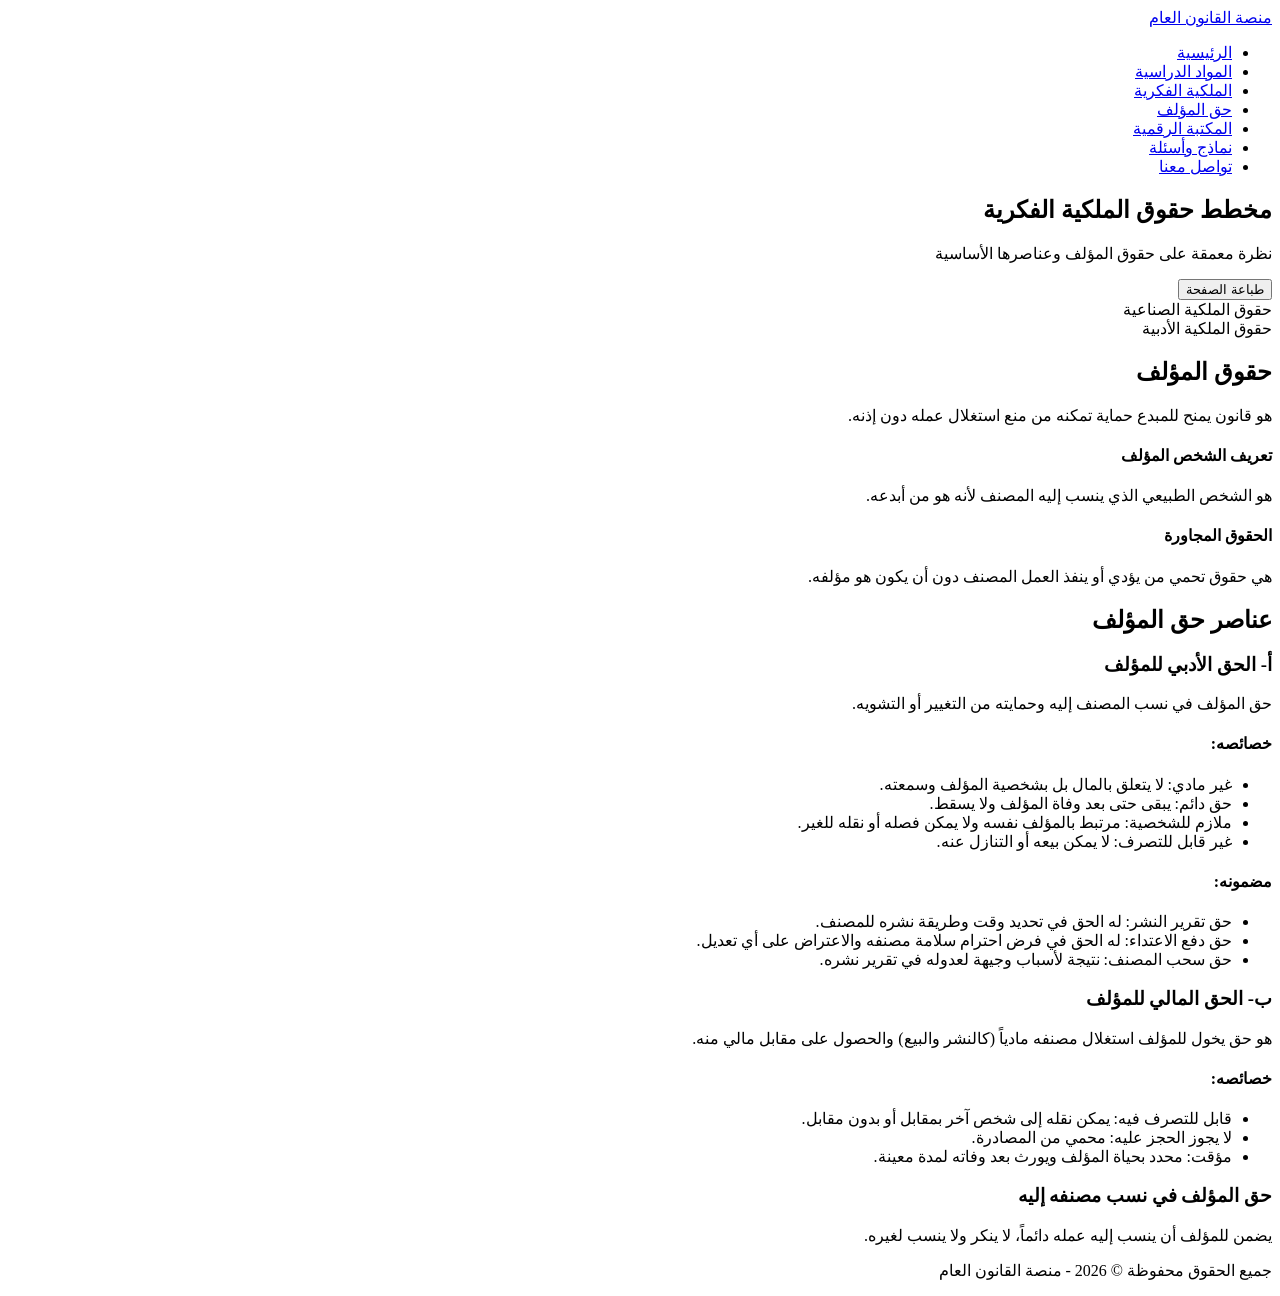
==== copyright-law.html @ 9f938a4d "Add files via upload" ====
<!DOCTYPE html>
<html lang="ar" dir="rtl">
<head>
    <meta charset="UTF-8">
    <meta name="viewport" content="width=device-width, initial-scale=1.0">
    <title>حقوق المؤلف - منصة القانون العام</title>
    <link rel="stylesheet" href="css/style.css">
</head>
<body>
    <header>
        <nav>
            <div class="logo">
                <a href="index.html">منصة القانون العام</a>
            </div>
            <ul class="nav-links">
                <li><a href="index.html">الرئيسية</a></li>
                <li><a href="courses.html">المواد الدراسية</a></li>
                <li><a href="intellectual-property.html">الملكية الفكرية</a></li>
                <li><a href="copyright-law.html">حق المؤلف</a></li>
                <li><a href="library.html">المكتبة الرقمية</a></li>
                <li><a href="exams.html">نماذج وأسئلة</a></li>
                <li><a href="contact.html">تواصل معنا</a></li>
            </ul>
            <div class="burger">
                <div class="line1"></div>
                <div class="line2"></div>
                <div class="line3"></div>
            </div>
        </nav>
    </header>

    <main>
        <section class="page-title-section">
            <h1>مخطط حقوق الملكية الفكرية</h1>
            <p>نظرة معمقة على حقوق المؤلف وعناصرها الأساسية</p>
            <button class="print-button" onclick="window.print()">طباعة الصفحة</button>
        </section>

        <div class="copyright-container">
            <!-- Main Categories -->
            <div class="main-categories">
                <div class="category-card">حقوق الملكية الصناعية</div>
                <div class="category-card">حقوق الملكية الأدبية</div>
            </div>

            <!-- Copyright Definition -->
            <div class="topic-card">
                <h2 class="topic-title">حقوق المؤلف</h2>
                <p class="definition">هو قانون يمنح للمبدع حماية تمكنه من منع استغلال عمله دون إذنه.</p>
                <div class="sub-definitions">
                    <div class="sub-def-card">
                        <h4>تعريف الشخص المؤلف</h4>
                        <p>هو الشخص الطبيعي الذي ينسب إليه المصنف لأنه هو من أبدعه.</p>
                    </div>
                    <div class="sub-def-card">
                        <h4>الحقوق المجاورة</h4>
                        <p>هي حقوق تحمي من يؤدي أو ينفذ العمل المصنف دون أن يكون هو مؤلفه.</p>
                    </div>
                </div>
            </div>

            <!-- Elements of Copyright -->
            <div class="topic-card">
                <h2 class="topic-title">عناصر حق المؤلف</h2>
                <div class="elements-grid">
                    <!-- Moral Rights Section -->
                    <div class="rights-section">
                        <h3 class="rights-title">أ- الحق الأدبي للمؤلف</h3>
                        <p class="definition">حق المؤلف في نسب المصنف إليه وحمايته من التغيير أو التشويه.</p>
                        
                        <div class="rights-subsection">
                            <h4 class="subsection-title">خصائصه:</h4>
                            <ul class="styled-list">
                                <li><span>غير مادي:</span> لا يتعلق بالمال بل بشخصية المؤلف وسمعته.</li>
                                <li><span>حق دائم:</span> يبقى حتى بعد وفاة المؤلف ولا يسقط.</li>
                                <li><span>ملازم للشخصية:</span> مرتبط بالمؤلف نفسه ولا يمكن فصله أو نقله للغير.</li>
                                <li><span>غير قابل للتصرف:</span> لا يمكن بيعه أو التنازل عنه.</li>
                            </ul>
                        </div>

                        <div class="rights-subsection">
                            <h4 class="subsection-title">مضمونه:</h4>
                            <ul class="styled-list">
                                <li><span>حق تقرير النشر:</span> له الحق في تحديد وقت وطريقة نشره للمصنف.</li>
                                <li><span>حق دفع الاعتداء:</span> له الحق في فرض احترام سلامة مصنفه والاعتراض على أي تعديل.</li>
                                <li><span>حق سحب المصنف:</span> نتيجة لأسباب وجيهة لعدوله في تقرير نشره.</li>
                            </ul>
                        </div>
                    </div>

                    <!-- Economic Rights Section -->
                    <div class="rights-section">
                        <h3 class="rights-title">ب- الحق المالي للمؤلف</h3>
                        <p class="definition">هو حق يخول للمؤلف استغلال مصنفه مادياً (كالنشر والبيع) والحصول على مقابل مالي منه.</p>

                        <div class="rights-subsection">
                            <h4 class="subsection-title">خصائصه:</h4>
                            <ul class="styled-list">
                                <li><span>قابل للتصرف فيه:</span> يمكن نقله إلى شخص آخر بمقابل أو بدون مقابل.</li>
                                <li><span>لا يجوز الحجز عليه:</span> محمي من المصادرة.</li>
                                <li><span>مؤقت:</span> محدد بحياة المؤلف ويورث بعد وفاته لمدة معينة.</li>
                            </ul>
                        </div>
                    </div>
                </div>
            </div>

             <div class="topic-card final-right">
                <h3 class="topic-title">حق المؤلف في نسب مصنفه إليه</h3>
                <p class="definition">يضمن للمؤلف أن ينسب إليه عمله دائماً، لا ينكر ولا ينسب لغيره.</p>
            </div>
        </div>
    </main>

    <footer>
        <p>جميع الحقوق محفوظة &copy; 2026 - منصة القانون العام</p>
    </footer>
    <script src="js/scroll-animation.js"></script>
    <script src="js/nav.js"></script>
</body>
</html>
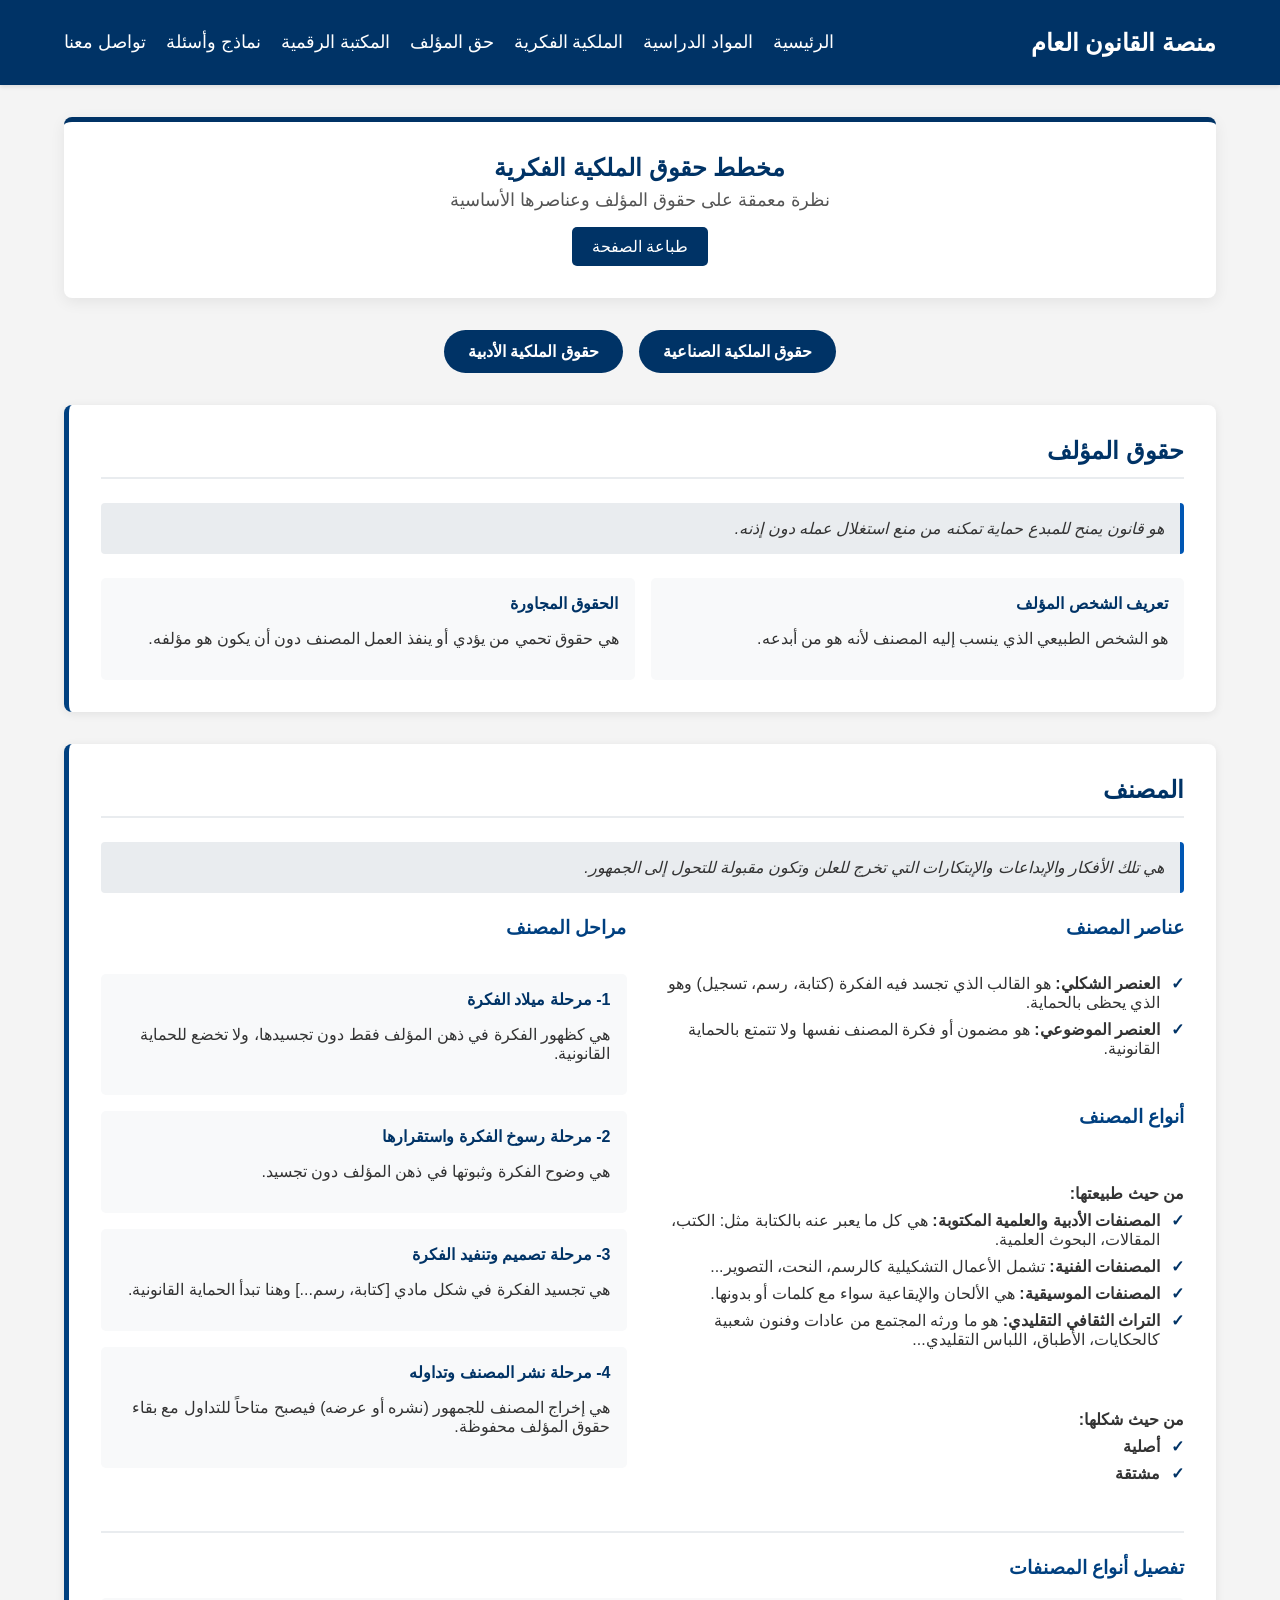
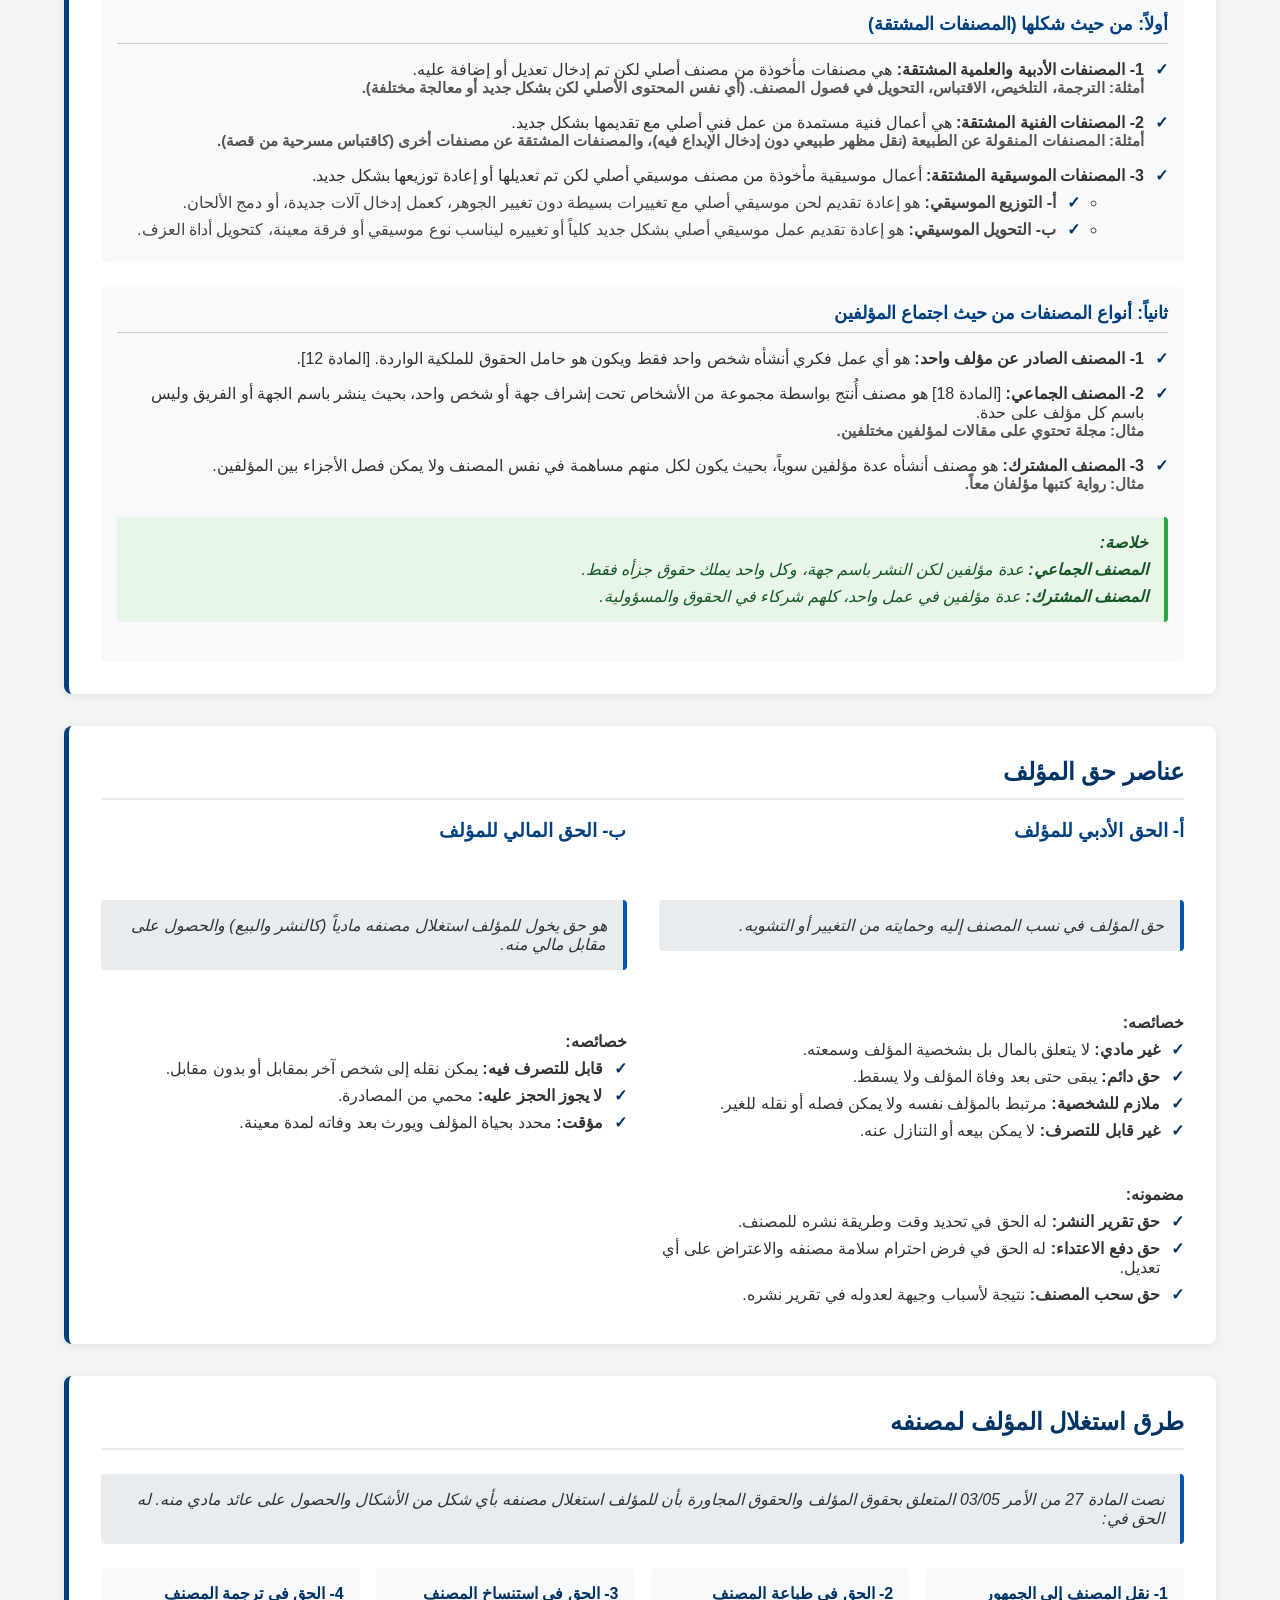
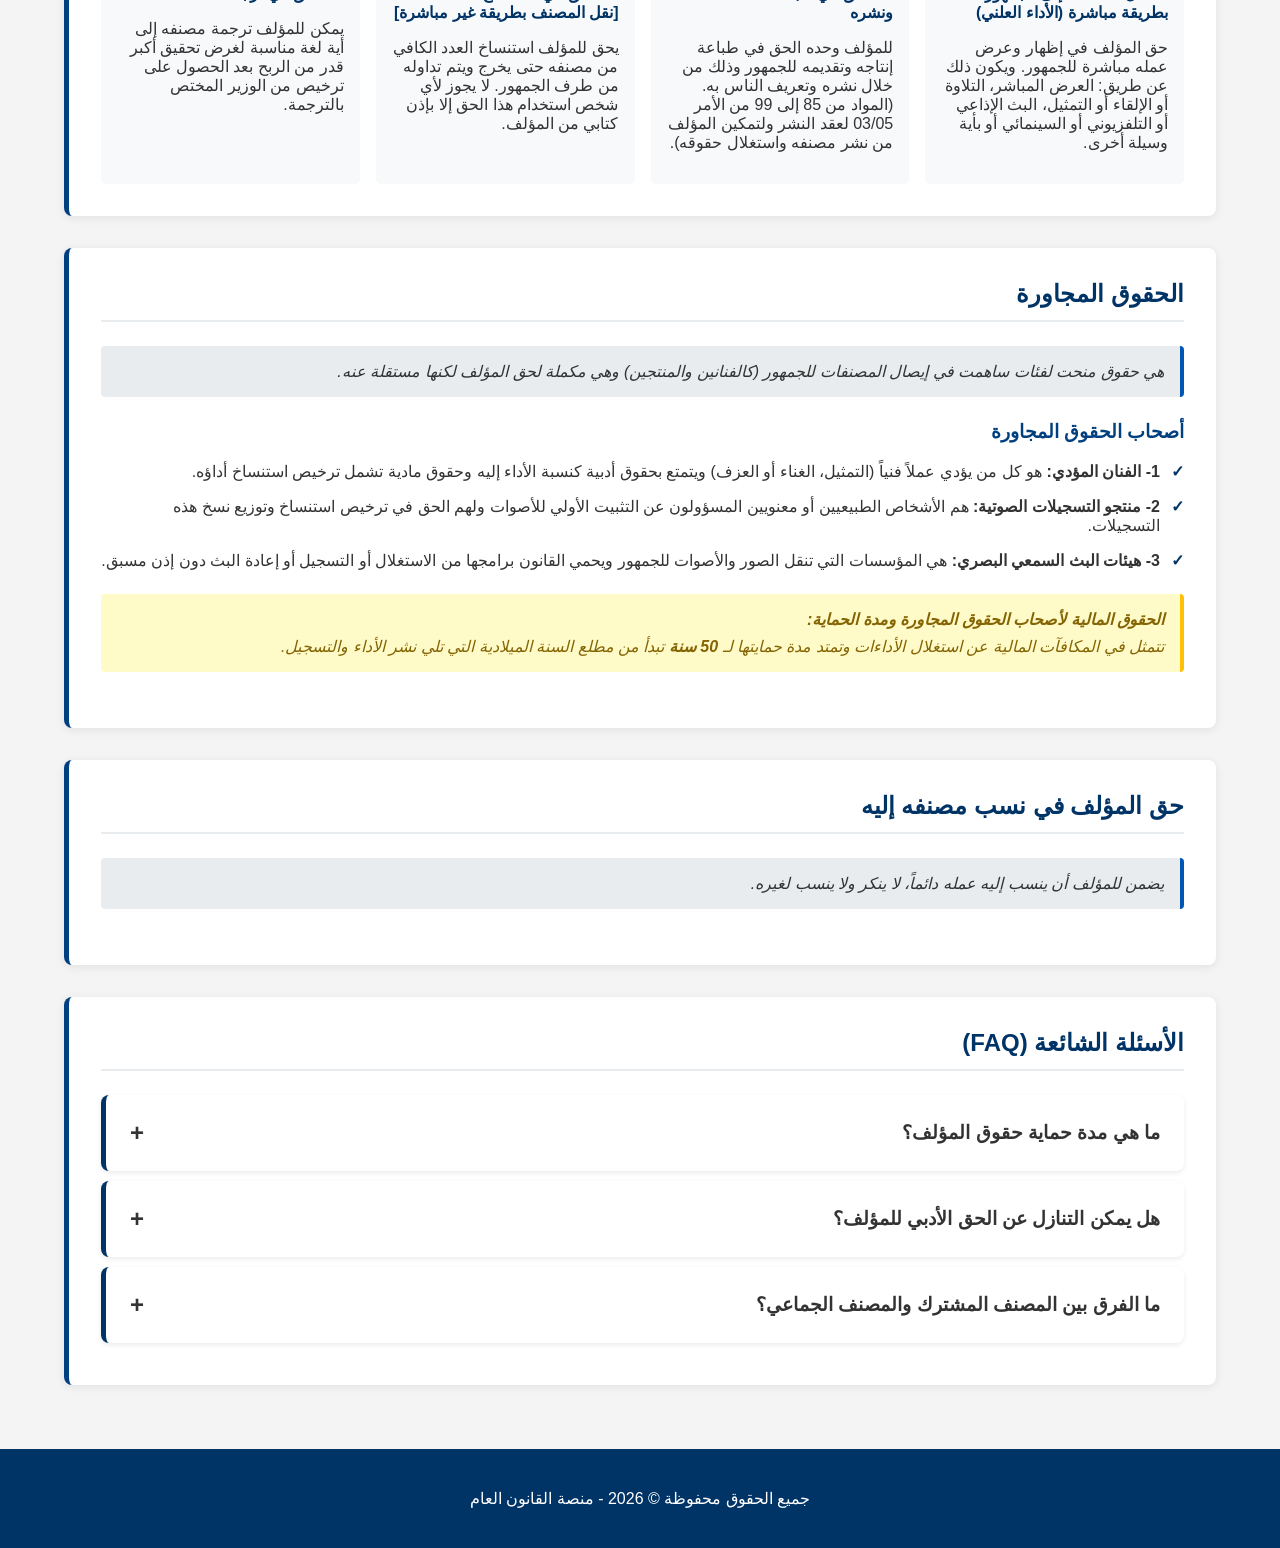
==== commit aa3b67de: "Update copyright-law.html" ====
--- a/copyright-law.html
+++ b/copyright-law.html
@@ -59,6 +59,100 @@
                 </div>
             </div>
 
+            <!-- The Work (Al-Musannaf) -->
+            <div class="topic-card">
+                <h2 class="topic-title">المصنف</h2>
+                <p class="definition">هي تلك الأفكار والإبداعات والإبتكارات التي تخرج للعلن وتكون مقبولة للتحول إلى الجمهور.</p>
+                
+                <div class="elements-grid">
+                    <!-- Elements & Types -->
+                    <div class="rights-section">
+                        <h3 class="rights-title">عناصر المصنف</h3>
+                        <ul class="styled-list">
+                            <li><span>العنصر الشكلي:</span> هو القالب الذي تجسد فيه الفكرة (كتابة، رسم، تسجيل) وهو الذي يحظى بالحماية.</li>
+                            <li><span>العنصر الموضوعي:</span> هو مضمون أو فكرة المصنف نفسها ولا تتمتع بالحماية القانونية.</li>
+                        </ul>
+                        
+                        <h3 class="rights-title" style="margin-top: 1.5rem;">أنواع المصنف</h3>
+                        <div class="rights-subsection">
+                            <h4 class="subsection-title">من حيث طبيعتها:</h4>
+                            <ul class="styled-list">
+                                <li><span>المصنفات الأدبية والعلمية المكتوبة:</span> هي كل ما يعبر عنه بالكتابة مثل: الكتب، المقالات، البحوث العلمية.</li>
+                                <li><span>المصنفات الفنية:</span> تشمل الأعمال التشكيلية كالرسم، النحت، التصوير...</li>
+                                <li><span>المصنفات الموسيقية:</span> هي الألحان والإيقاعية سواء مع كلمات أو بدونها.</li>
+                                <li><span>التراث الثقافي التقليدي:</span> هو ما ورثه المجتمع من عادات وفنون شعبية كالحكايات، الأطباق، اللباس التقليدي...</li>
+                            </ul>
+                        </div>
+                        <div class="rights-subsection" style="margin-top: 1rem;">
+                            <h4 class="subsection-title">من حيث شكلها:</h4>
+                            <ul class="styled-list">
+                                <li><span>أصلية</span></li>
+                                <li><span>مشتقة</span></li>
+                            </ul>
+                        </div>
+                    </div>
+
+                    <!-- Stages -->
+                    <div class="rights-section">
+                        <h3 class="rights-title">مراحل المصنف</h3>
+                        <div class="sub-definitions" style="display: flex; flex-direction: column; margin-top: 0;">
+                            <div class="sub-def-card">
+                                <h4>1- مرحلة ميلاد الفكرة</h4>
+                                <p>هي كظهور الفكرة في ذهن المؤلف فقط دون تجسيدها، ولا تخضع للحماية القانونية.</p>
+                            </div>
+                            <div class="sub-def-card">
+                                <h4>2- مرحلة رسوخ الفكرة واستقرارها</h4>
+                                <p>هي وضوح الفكرة وثبوتها في ذهن المؤلف دون تجسيد.</p>
+                            </div>
+                            <div class="sub-def-card">
+                                <h4>3- مرحلة تصميم وتنفيد الفكرة</h4>
+                                <p>هي تجسيد الفكرة في شكل مادي [كتابة، رسم...] وهنا تبدأ الحماية القانونية.</p>
+                            </div>
+                            <div class="sub-def-card">
+                                <h4>4- مرحلة نشر المصنف وتداوله</h4>
+                                <p>هي إخراج المصنف للجمهور (نشره أو عرضه) فيصبح متاحاً للتداول مع بقاء حقوق المؤلف محفوظة.</p>
+                            </div>
+                        </div>
+                    </div>
+                </div>
+
+                <!-- Detailed Types of Work -->
+                <div style="margin-top: 2.5rem; border-top: 2px solid #e9ecef; padding-top: 1.5rem;">
+                    <h3 class="rights-title">تفصيل أنواع المصنفات</h3>
+                    
+                    <div class="sub-definitions" style="display: flex; flex-direction: column; gap: 1.5rem; margin-top: 1rem;">
+                        <div class="sub-def-card">
+                            <h4 style="color: #004080; font-size: 1.1rem; border-bottom: 1px solid #ccc; padding-bottom: 0.5rem;">أولاً: من حيث شكلها (المصنفات المشتقة)</h4>
+                            <ul class="styled-list" style="margin-top: 1rem;">
+                                <li><span>1- المصنفات الأدبية والعلمية المشتقة:</span> هي مصنفات مأخوذة من مصنف أصلي لكن تم إدخال تعديل أو إضافة عليه.<br> <span style="color: #555; font-size: 0.95rem;"><strong>أمثلة:</strong> الترجمة، التلخيص، الاقتباس، التحويل في فصول المصنف. (أي نفس المحتوى الأصلي لكن بشكل جديد أو معالجة مختلفة).</span></li>
+                                <li style="margin-top: 1rem;"><span>2- المصنفات الفنية المشتقة:</span> هي أعمال فنية مستمدة من عمل فني أصلي مع تقديمها بشكل جديد.<br> <span style="color: #555; font-size: 0.95rem;"><strong>أمثلة:</strong> المصنفات المنقولة عن الطبيعة (نقل مظهر طبيعي دون إدخال الإبداع فيه)، والمصنفات المشتقة عن مصنفات أخرى (كاقتباس مسرحية من قصة).</span></li>
+                                <li style="margin-top: 1rem;"><span>3- المصنفات الموسيقية المشتقة:</span> أعمال موسيقية مأخوذة من مصنف موسيقي أصلي لكن تم تعديلها أو إعادة توزيعها بشكل جديد.
+                                    <ul style="list-style-type: circle; margin-right: 1.5rem; margin-top: 0.5rem; color: #444;">
+                                        <li style="margin-bottom: 0.5rem;"><strong>أ- التوزيع الموسيقي:</strong> هو إعادة تقديم لحن موسيقي أصلي مع تغييرات بسيطة دون تغيير الجوهر، كعمل إدخال آلات جديدة، أو دمج الألحان.</li>
+                                        <li><strong>ب- التحويل الموسيقي:</strong> هو إعادة تقديم عمل موسيقي أصلي بشكل جديد كلياً أو تغييره ليناسب نوع موسيقي أو فرقة معينة، كتحويل أداة العزف.</li>
+                                    </ul>
+                                </li>
+                            </ul>
+                        </div>
+
+                        <div class="sub-def-card">
+                            <h4 style="color: #004080; font-size: 1.1rem; border-bottom: 1px solid #ccc; padding-bottom: 0.5rem;">ثانياً: أنواع المصنفات من حيث اجتماع المؤلفين</h4>
+                            <ul class="styled-list" style="margin-top: 1rem;">
+                                <li><span>1- المصنف الصادر عن مؤلف واحد:</span> هو أي عمل فكري أنشأه شخص واحد فقط ويكون هو حامل الحقوق للملكية الواردة. [المادة 12].</li>
+                                <li style="margin-top: 1rem;"><span>2- المصنف الجماعي:</span> [المادة 18] هو مصنف أُنتج بواسطة مجموعة من الأشخاص تحت إشراف جهة أو شخص واحد، بحيث ينشر باسم الجهة أو الفريق وليس باسم كل مؤلف على حدة.<br> <span style="color: #555; font-size: 0.95rem;"><strong>مثال:</strong> مجلة تحتوي على مقالات لمؤلفين مختلفين.</span></li>
+                                <li style="margin-top: 1rem;"><span>3- المصنف المشترك:</span> هو مصنف أنشأه عدة مؤلفين سوياً، بحيث يكون لكل منهم مساهمة في نفس المصنف ولا يمكن فصل الأجزاء بين المؤلفين.<br> <span style="color: #555; font-size: 0.95rem;"><strong>مثال:</strong> رواية كتبها مؤلفان معاً.</span></li>
+                            </ul>
+                            
+                            <div class="definition" style="margin-top: 1.5rem; border-right-color: #28a745; background-color: #e8f5e9;">
+                                <h4 style="margin-top: 0; margin-bottom: 0.5rem; color: #155724;">خلاصة:</h4>
+                                <p style="margin: 0; padding-bottom: 0.5rem; color: #155724;"><strong>المصنف الجماعي:</strong> عدة مؤلفين لكن النشر باسم جهة، وكل واحد يملك حقوق جزأه فقط.</p>
+                                <p style="margin: 0; color: #155724;"><strong>المصنف المشترك:</strong> عدة مؤلفين في عمل واحد، كلهم شركاء في الحقوق والمسؤولية.</p>
+                            </div>
+                        </div>
+                    </div>
+                </div>
+            </div>
+
             <!-- Elements of Copyright -->
             <div class="topic-card">
                 <h2 class="topic-title">عناصر حق المؤلف</h2>
@@ -105,17 +199,96 @@
                 </div>
             </div>
 
+            <!-- Exploitation Methods -->
+            <div class="topic-card">
+                <h2 class="topic-title">طرق استغلال المؤلف لمصنفه</h2>
+                <p class="definition">نصت المادة 27 من الأمر 03/05 المتعلق بحقوق المؤلف والحقوق المجاورة بأن للمؤلف استغلال مصنفه بأي شكل من الأشكال والحصول على عائد مادي منه. له الحق في:</p>
+                <div class="sub-definitions">
+                    <div class="sub-def-card">
+                        <h4>1- نقل المصنف إلى الجمهور بطريقة مباشرة (الأداء العلني)</h4>
+                        <p>حق المؤلف في إظهار وعرض عمله مباشرة للجمهور. ويكون ذلك عن طريق: العرض المباشر، التلاوة أو الإلقاء أو التمثيل، البث الإذاعي أو التلفزيوني أو السينمائي أو بأية وسيلة أخرى.</p>
+                    </div>
+                    <div class="sub-def-card">
+                        <h4>2- الحق في طباعة المصنف ونشره</h4>
+                        <p>للمؤلف وحده الحق في طباعة إنتاجه وتقديمه للجمهور وذلك من خلال نشره وتعريف الناس به. (المواد من 85 إلى 99 من الأمر 03/05 لعقد النشر ولتمكين المؤلف من نشر مصنفه واستغلال حقوقه).</p>
+                    </div>
+                    <div class="sub-def-card">
+                        <h4>3- الحق في استنساخ المصنف [نقل المصنف بطريقة غير مباشرة]</h4>
+                        <p>يحق للمؤلف استنساخ العدد الكافي من مصنفه حتى يخرج ويتم تداوله من طرف الجمهور. لا يجوز لأي شخص استخدام هذا الحق إلا بإذن كتابي من المؤلف.</p>
+                    </div>
+                    <div class="sub-def-card">
+                        <h4>4- الحق في ترجمة المصنف</h4>
+                        <p>يمكن للمؤلف ترجمة مصنفه إلى أية لغة مناسبة لغرض تحقيق أكبر قدر من الربح بعد الحصول على ترخيص من الوزير المختص بالترجمة.</p>
+                    </div>
+                </div>
+            </div>
+
+            <!-- Neighboring Rights -->
+            <div class="topic-card">
+                <h2 class="topic-title">الحقوق المجاورة</h2>
+                <p class="definition">هي حقوق منحت لفئات ساهمت في إيصال المصنفات للجمهور (كالفنانين والمنتجين) وهي مكملة لحق المؤلف لكنها مستقلة عنه.</p>
+                
+                <div class="rights-subsection" style="margin-top: 1.5rem;">
+                    <h3 class="rights-title">أصحاب الحقوق المجاورة</h3>
+                    <ul class="styled-list">
+                        <li><span>1- الفنان المؤدي:</span> هو كل من يؤدي عملاً فنياً (التمثيل، الغناء أو العزف) ويتمتع بحقوق أدبية كنسبة الأداء إليه وحقوق مادية تشمل ترخيص استنساخ أداؤه.</li>
+                        <li style="margin-top: 1rem;"><span>2- منتجو التسجيلات الصوتية:</span> هم الأشخاص الطبيعيين أو معنويين المسؤولون عن التثبيت الأولي للأصوات ولهم الحق في ترخيص استنساخ وتوزيع نسخ هذه التسجيلات.</li>
+                        <li style="margin-top: 1rem;"><span>3- هيئات البث السمعي البصري:</span> هي المؤسسات التي تنقل الصور والأصوات للجمهور ويحمي القانون برامجها من الاستغلال أو التسجيل أو إعادة البث دون إذن مسبق.</li>
+                    </ul>
+                </div>
+
+                <div class="definition" style="margin-top: 1.5rem; border-right-color: #ffc107; background-color: #fffbc8;">
+                    <h4 style="margin-top: 0; margin-bottom: 0.5rem; color: #856404;">الحقوق المالية لأصحاب الحقوق المجاورة ومدة الحماية:</h4>
+                    <p style="margin: 0; color: #856404;">تتمثل في المكافآت المالية عن استغلال الأداءات وتمتد مدة حمايتها لـ <strong>50 سنة</strong> تبدأ من مطلع السنة الميلادية التي تلي نشر الأداء والتسجيل.</p>
+                </div>
+            </div>
+
              <div class="topic-card final-right">
                 <h3 class="topic-title">حق المؤلف في نسب مصنفه إليه</h3>
                 <p class="definition">يضمن للمؤلف أن ينسب إليه عمله دائماً، لا ينكر ولا ينسب لغيره.</p>
             </div>
+
+            <!-- FAQ Section -->
+            <div class="topic-card">
+                <h2 class="topic-title">الأسئلة الشائعة (FAQ)</h2>
+                <div class="ip-accordion" style="margin: 1.5rem 0 0 0; max-width: 100%;">
+                    <div class="accordion-item">
+                        <button class="accordion-header">
+                            ما هي مدة حماية حقوق المؤلف؟
+                            <span class="accordion-icon">+</span>
+                        </button>
+                        <div class="accordion-content">
+                            <p>تستمر حماية الحقوق المالية طوال حياة المؤلف ولمدة 50 سنة بعد وفاته، بينما الحقوق الأدبية دائمة ولا تسقط بالتقادم.</p>
+                        </div>
+                    </div>
+                    <div class="accordion-item">
+                        <button class="accordion-header">
+                            هل يمكن التنازل عن الحق الأدبي للمؤلف؟
+                            <span class="accordion-icon">+</span>
+                        </button>
+                        <div class="accordion-content">
+                            <p>لا، الحق الأدبي ملازم لشخصية المؤلف ولا يجوز التصرف فيه أو التنازل عنه بأي شكل من الأشكال.</p>
+                        </div>
+                    </div>
+                    <div class="accordion-item">
+                        <button class="accordion-header">
+                            ما الفرق بين المصنف المشترك والمصنف الجماعي؟
+                            <span class="accordion-icon">+</span>
+                        </button>
+                        <div class="accordion-content">
+                            <p>المصنف المشترك يكون فيه المؤلفون شركاء في الحقوق والمسؤولية لعدم إمكانية فصل أجزاء العمل، بينما المصنف الجماعي يُنشر باسم الجهة التي أشرفت عليه وكل مؤلف يملك حقوق جزئه فقط.</p>
+                        </div>
+                    </div>
+                </div>
+            </div>
         </div>
     </main>
 
     <footer>
         <p>جميع الحقوق محفوظة &copy; 2026 - منصة القانون العام</p>
     </footer>
+    <script src="js/accordion.js"></script>
     <script src="js/scroll-animation.js"></script>
     <script src="js/nav.js"></script>
 </body>
-</html>+</html>
--- a/css/style.css
+++ b/css/style.css
@@ -0,0 +1,455 @@
+/* General Styles */
+body {
+    font-family: 'Cairo', sans-serif;
+    margin: 0;
+    background-color: #f4f4f4;
+    color: #333;
+    display: flex;
+    flex-direction: column;
+    min-height: 100vh;
+}
+
+/* Header and Navigation */
+header {
+    background-color: #003366;
+    color: white;
+    padding: 1rem 0;
+    box-shadow: 0 2px 4px rgba(0,0,0,0.1);
+}
+
+nav {
+    display: flex;
+    justify-content: space-between;
+    align-items: center;
+    width: 90%;
+    margin: 0 auto;
+}
+
+nav .logo a {
+    color: white;
+    text-decoration: none;
+    font-size: 1.5rem;
+    font-weight: bold;
+}
+
+nav ul.nav-links {
+    list-style: none;
+    display: flex;
+    gap: 20px;
+}
+
+.burger {
+    display: none;
+    cursor: pointer;
+}
+
+.burger div {
+    width: 25px;
+    height: 3px;
+    background-color: white;
+    margin: 5px;
+    transition: all 0.3s ease;
+}
+
+nav ul li a {
+    color: white;
+    text-decoration: none;
+    font-size: 1.1rem;
+}
+
+/* Main Content */
+main {
+    width: 90%;
+    margin: 2rem auto;
+    flex-grow: 1;
+}
+
+.hero {
+    text-align: center;
+    padding: 4rem 1rem;
+    background-color: #e9ecef;
+    border-radius: 8px;
+}
+
+.announcements h2, .courses-list h2 {
+    text-align: center;
+    margin-bottom: 2rem;
+    color: #003366;
+}
+
+.announcement-card, .course-card {
+    background: white;
+    padding: 1.5rem;
+    margin-bottom: 1rem;
+    border-radius: 8px;
+    box-shadow: 0 2px 5px rgba(0,0,0,0.08);
+    border-left: 5px solid #003366;
+    transition: transform 0.3s ease, box-shadow 0.3s ease;
+}
+
+.announcement-card:hover, .course-card:hover {
+    transform: translateY(-5px);
+    box-shadow: 0 4px 15px rgba(0,0,0,0.12);
+}
+
+/* Banner Style */
+.banner {
+    background: linear-gradient(135deg, #003366, #004080);
+    color: white;
+    text-align: center;
+    padding: 2rem 1rem;
+    margin-bottom: 2.5rem;
+    border-radius: 8px;
+}
+
+.banner h2 {
+    margin: 0;
+    font-size: 2rem;
+    font-weight: bold;
+}
+
+.banner p {
+    margin: 0.5rem 0 0;
+    font-size: 1.1rem;
+    opacity: 0.9;
+}
+
+/* Intellectual Property Section Styles */
+.ip-section h2 {
+    text-align: center;
+    margin-bottom: 2rem;
+    color: #003366;
+}
+
+/* Accordion Styles for IP Page */
+.ip-accordion {
+    max-width: 800px;
+    margin: 2rem auto;
+}
+
+.accordion-item {
+    background-color: #fff;
+    margin-bottom: 10px;
+    border-radius: 8px;
+    box-shadow: 0 2px 5px rgba(0,0,0,0.08);
+    border-left: 5px solid #003366;
+    overflow: hidden; /* To contain the border-radius */
+}
+
+.accordion-header {
+    background-color: transparent;
+    border: none;
+    width: 100%;
+    text-align: right;
+    padding: 1.5rem;
+    font-size: 1.2rem;
+    font-weight: bold;
+    color: #333;
+    cursor: pointer;
+    display: flex;
+    justify-content: space-between;
+    align-items: center;
+    font-family: 'Cairo', sans-serif;
+    transition: background-color 0.3s ease;
+}
+
+.accordion-header:hover {
+    background-color: #f8f9fa;
+}
+
+.accordion-icon {
+    font-size: 1.5rem;
+    font-weight: bold;
+    transition: transform 0.3s ease;
+}
+
+.accordion-header.active .accordion-icon {
+    transform: rotate(45deg);
+}
+
+.accordion-content {
+    max-height: 0;
+    overflow: hidden;
+    transition: max-height 0.3s ease-out;
+}
+
+.accordion-content p {
+    padding: 0 1.5rem 1.5rem 1.5rem;
+    margin: 0;
+    line-height: 1.6;
+}
+
+/* Footer */
+footer {
+    text-align: center;
+    padding: 1.5rem 0;
+    background-color: #003366;
+    color: white;
+    margin-top: 2rem;
+}
+
+/* Print Button Style */
+.print-button {
+    background-color: #003366;
+    color: white;
+    border: none;
+    padding: 10px 20px;
+    border-radius: 5px;
+    cursor: pointer;
+    font-family: 'Cairo', sans-serif;
+    font-size: 1rem;
+    margin-top: 1rem;
+    transition: background-color 0.3s ease;
+}
+
+.print-button:hover {
+    background-color: #0056b3;
+}
+
+/* Styles for Copyright Law Page */
+.page-title-section {
+    text-align: center;
+    padding: 2rem 1rem;
+    background-color: #fff;
+    border-radius: 8px;
+    margin-bottom: 2rem;
+    box-shadow: 0 4px 15px rgba(0,0,0,0.07);
+    border-top: 5px solid #003366;
+}
+
+.page-title-section h1 {
+    color: #003366;
+    margin: 0 0 0.5rem 0;
+}
+
+.page-title-section p {
+    color: #555;
+    font-size: 1.1rem;
+    margin: 0;
+}
+
+.copyright-container {
+    display: flex;
+    flex-direction: column;
+    gap: 2rem;
+}
+
+.main-categories {
+    display: flex;
+    justify-content: center;
+    gap: 1rem;
+}
+
+.category-card {
+    background: #003366;
+    color: white;
+    padding: 0.75rem 1.5rem;
+    border-radius: 50px;
+    font-weight: bold;
+}
+
+/* Animation base state */
+.main-categories, .topic-card {
+    opacity: 0;
+    transform: translateY(30px);
+    transition: opacity 0.6s ease-out, transform 0.6s ease-out;
+}
+
+/* Animation visible state */
+.fade-in {
+    opacity: 1;
+    transform: translateY(0);
+}
+
+.topic-card {
+    background: #fff;
+    padding: 2rem;
+    border-radius: 8px;
+    box-shadow: 0 2px 10px rgba(0,0,0,0.08);
+    border-left: 5px solid #004080;
+}
+
+.topic-title {
+    color: #003366;
+    border-bottom: 2px solid #e9ecef;
+    padding-bottom: 0.75rem;
+    margin-top: 0;
+}
+
+.definition {
+    background-color: #e9ecef;
+    border-right: 4px solid #0056b3;
+    padding: 1rem;
+    margin: 1.5rem 0;
+    border-radius: 4px;
+    font-style: italic;
+    color: #333;
+}
+
+.sub-definitions {
+    display: grid;
+    grid-template-columns: repeat(auto-fit, minmax(250px, 1fr));
+    gap: 1rem;
+    margin-top: 1.5rem;
+}
+
+.sub-def-card {
+    background-color: #f8f9fa;
+    padding: 1rem;
+    border-radius: 5px;
+}
+
+.sub-def-card h4 {
+    margin: 0 0 0.5rem 0;
+    color: #003366;
+}
+
+.elements-grid {
+    display: grid;
+    grid-template-columns: 1fr 1fr;
+    gap: 2rem;
+}
+
+.rights-section {
+    display: flex;
+    flex-direction: column;
+    gap: 1rem;
+}
+
+.rights-title {
+    color: #004080;
+    margin-top: 0;
+}
+
+.rights-subsection h4 {
+    color: #333;
+    margin-bottom: 0.5rem;
+}
+
+.styled-list {
+    list-style: none;
+    padding-right: 0;
+    margin: 0;
+}
+
+.styled-list li {
+    padding-right: 1.5rem;
+    position: relative;
+    margin-bottom: 0.5rem;
+}
+
+.styled-list li::before {
+    content: '✓';
+    position: absolute;
+    right: 0;
+    color: #003366;
+    font-weight: bold;
+}
+
+.styled-list li span {
+    font-weight: bold;
+    color: #333;
+}
+
+.final-right .topic-title {
+    font-size: 1.5rem;
+}
+
+@media (max-width: 768px) {
+    .elements-grid {
+        grid-template-columns: 1fr;
+    }
+
+    /* General Responsive Adjustments */
+    main {
+        width: 95%;
+        margin: 1rem auto;
+    }
+
+    .hero h1 {
+        font-size: 1.8rem;
+    }
+
+    .announcements h2, .courses-list h2, .ip-section h2, .page-title-section h1 {
+        font-size: 1.5rem;
+    }
+
+    .announcement-card, .course-card {
+        padding: 1rem;
+    }
+
+    /* Responsive Navigation */
+    .nav-links {
+        position: fixed;
+        right: 0px;
+        top: 0;
+        height: 100vh;
+        background-color: #003366;
+        display: flex;
+        flex-direction: column;
+        align-items: center;
+        justify-content: space-around;
+        width: 60%;
+        transform: translateX(100%);
+        transition: transform 0.5s ease-in;
+        z-index: 10;
+        padding: 0;
+        gap: 0;
+    }
+
+    .nav-links li {
+        opacity: 0;
+    }
+
+    .burger {
+        display: block;
+        z-index: 11;
+    }
+
+    .nav-active {
+        transform: translateX(0%);
+    }
+
+    @keyframes navLinkFade {
+        from {
+            opacity: 0;
+            transform: translateX(50px);
+        }
+        to {
+            opacity: 1;
+            transform: translateX(0px);
+        }
+    }
+
+    .toggle .line1 {
+        transform: rotate(-45deg) translate(-5px, 6px);
+    }
+    .toggle .line2 { opacity: 0; }
+    .toggle .line3 {
+        transform: rotate(45deg) translate(-5px, -6px);
+    }
+}
+
+/* Print-specific styles */
+@media print {
+    header, footer, .print-button {
+        display: none;
+    }
+    body {
+        background-color: #fff;
+    }
+    main {
+        width: 100%;
+        margin: 0;
+        box-shadow: none;
+    }
+    .topic-card, .page-title-section {
+        box-shadow: none;
+        border: 1px solid #ccc;
+    }
+    .main-categories, .topic-card {
+        opacity: 1;
+        transform: translateY(0);
+    }
+}
+}
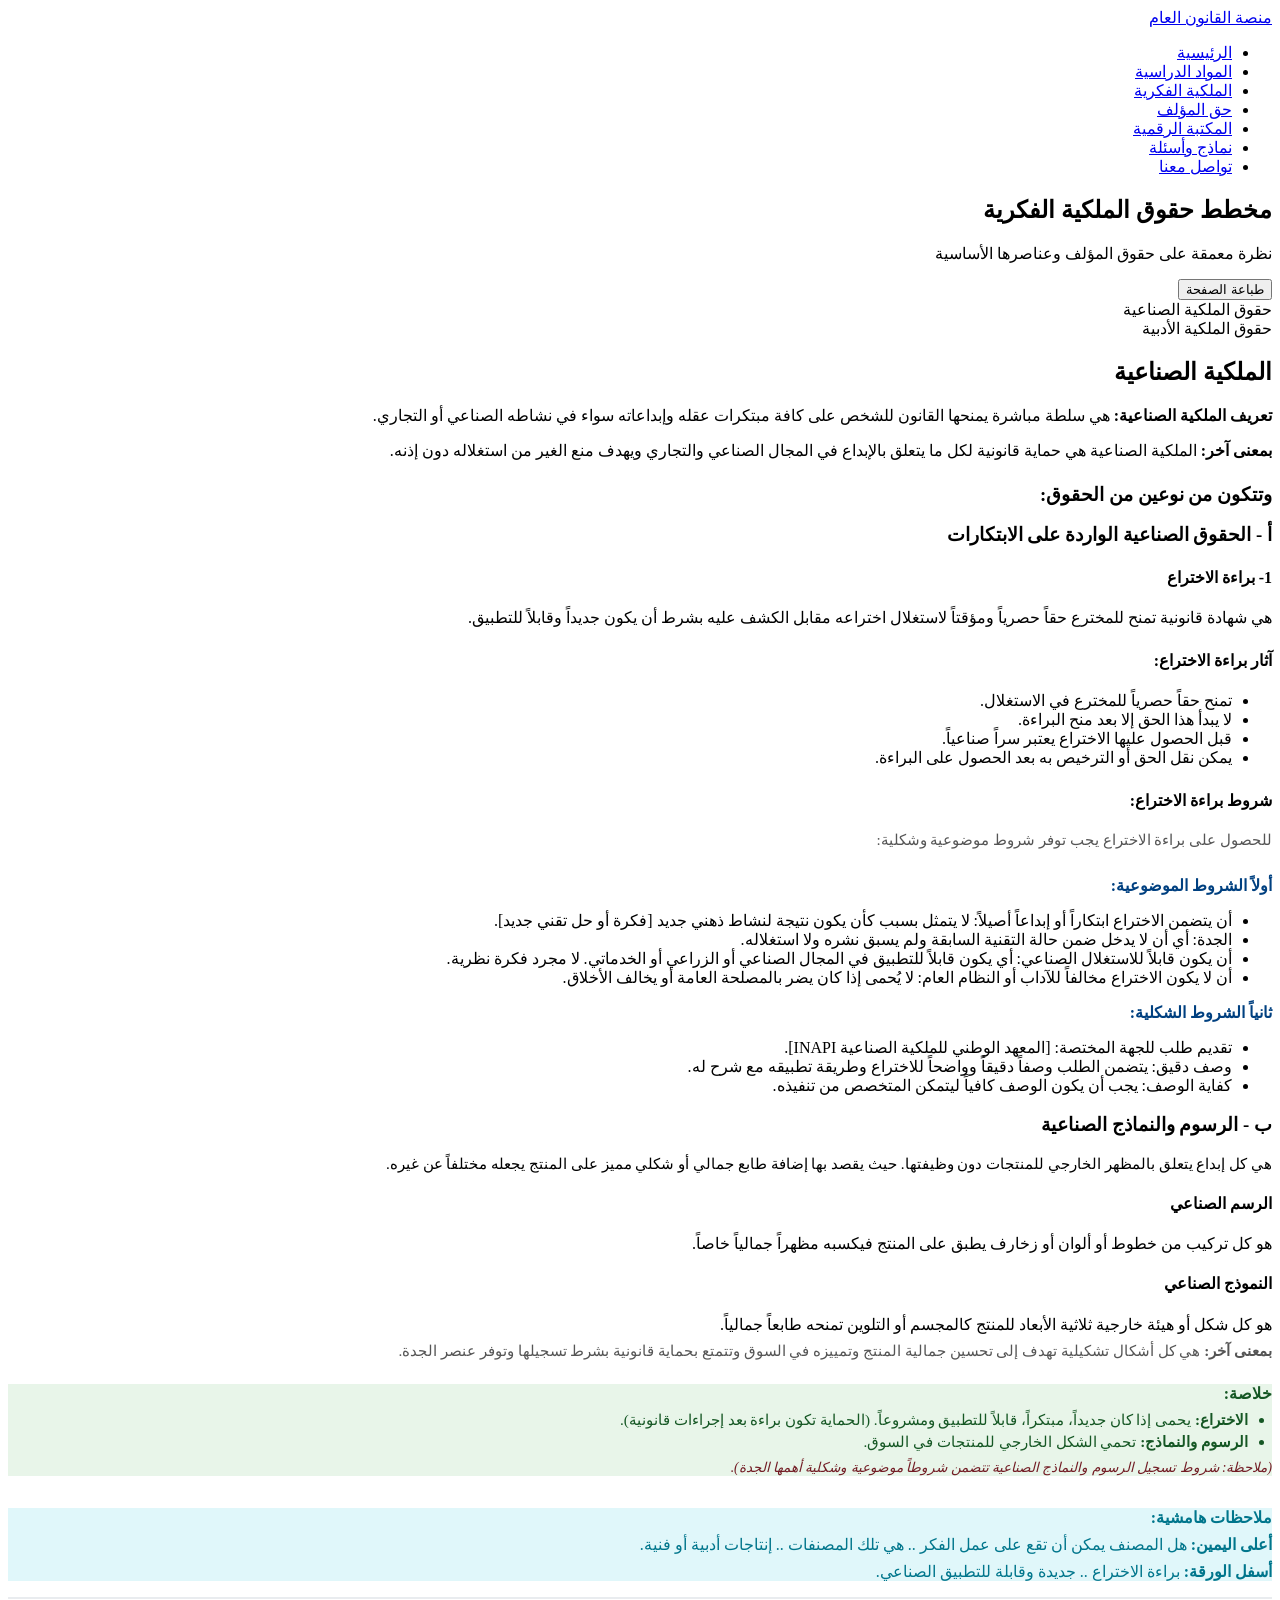
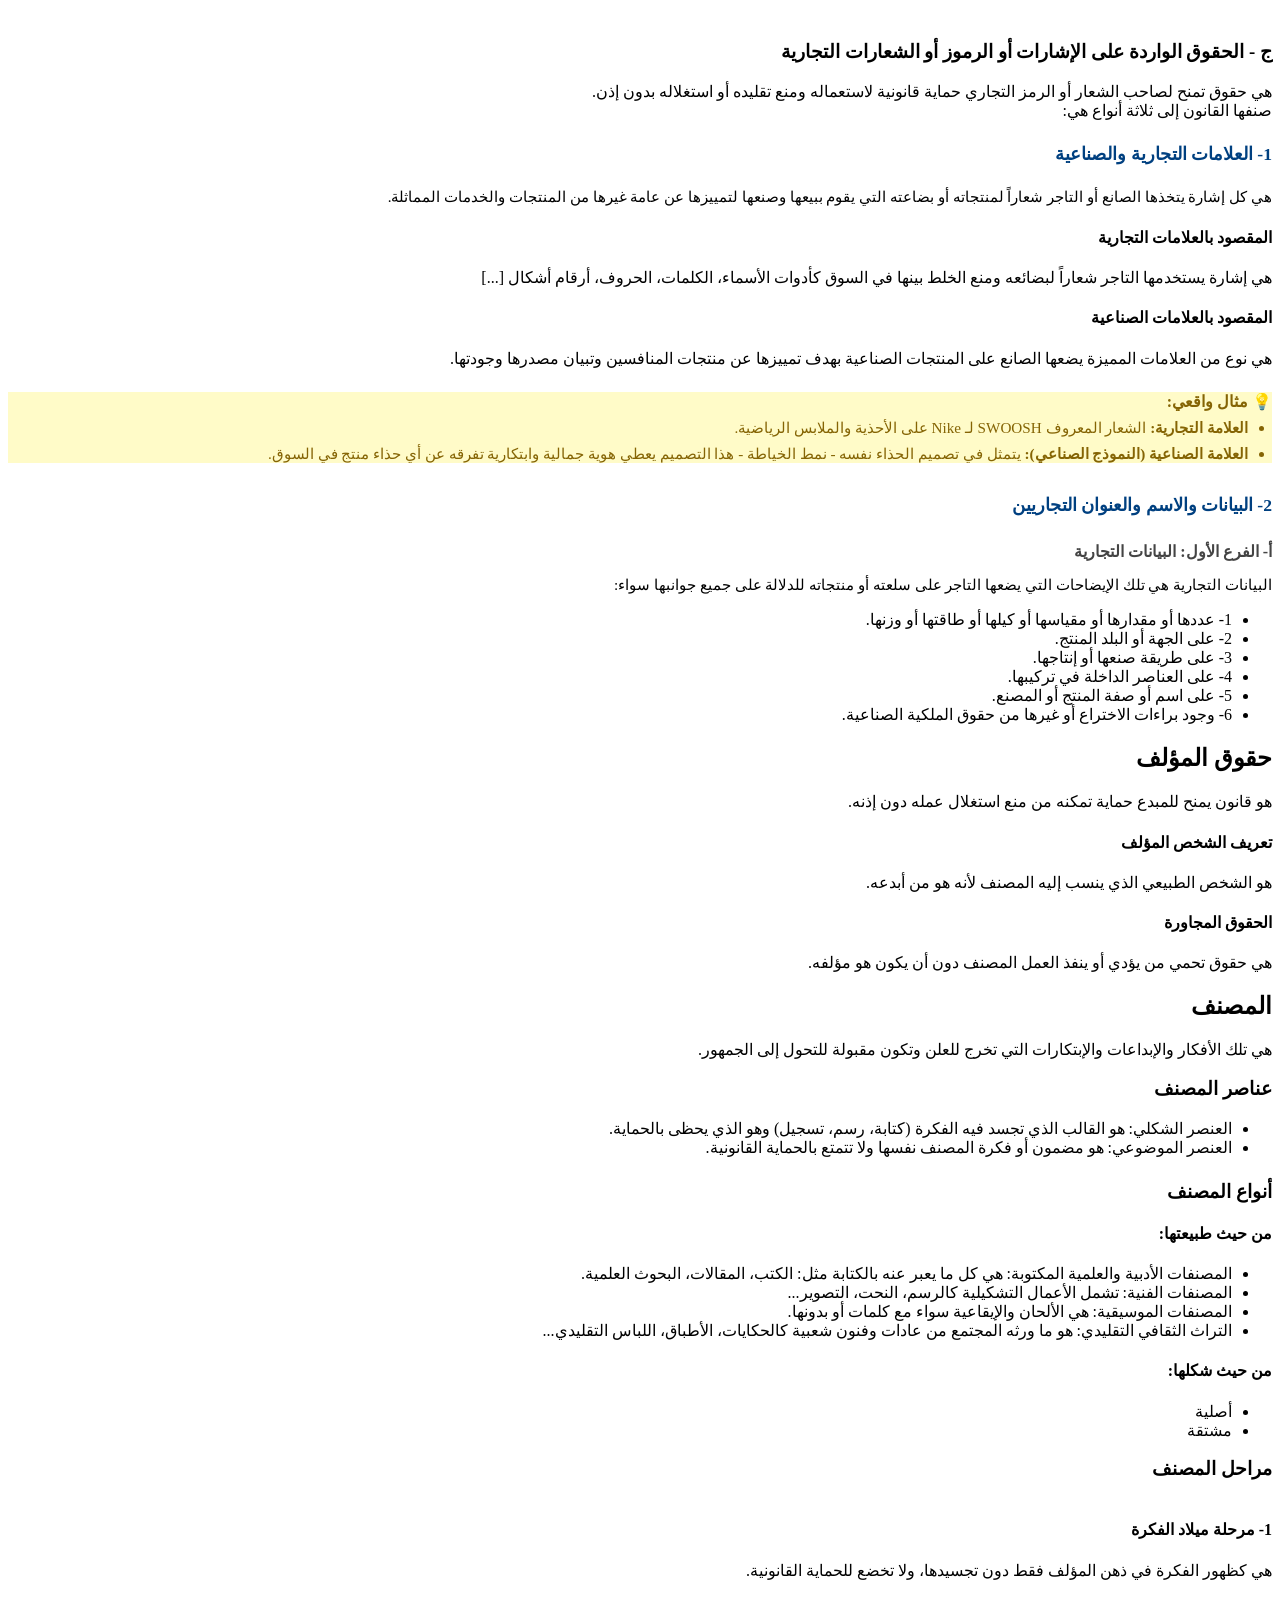
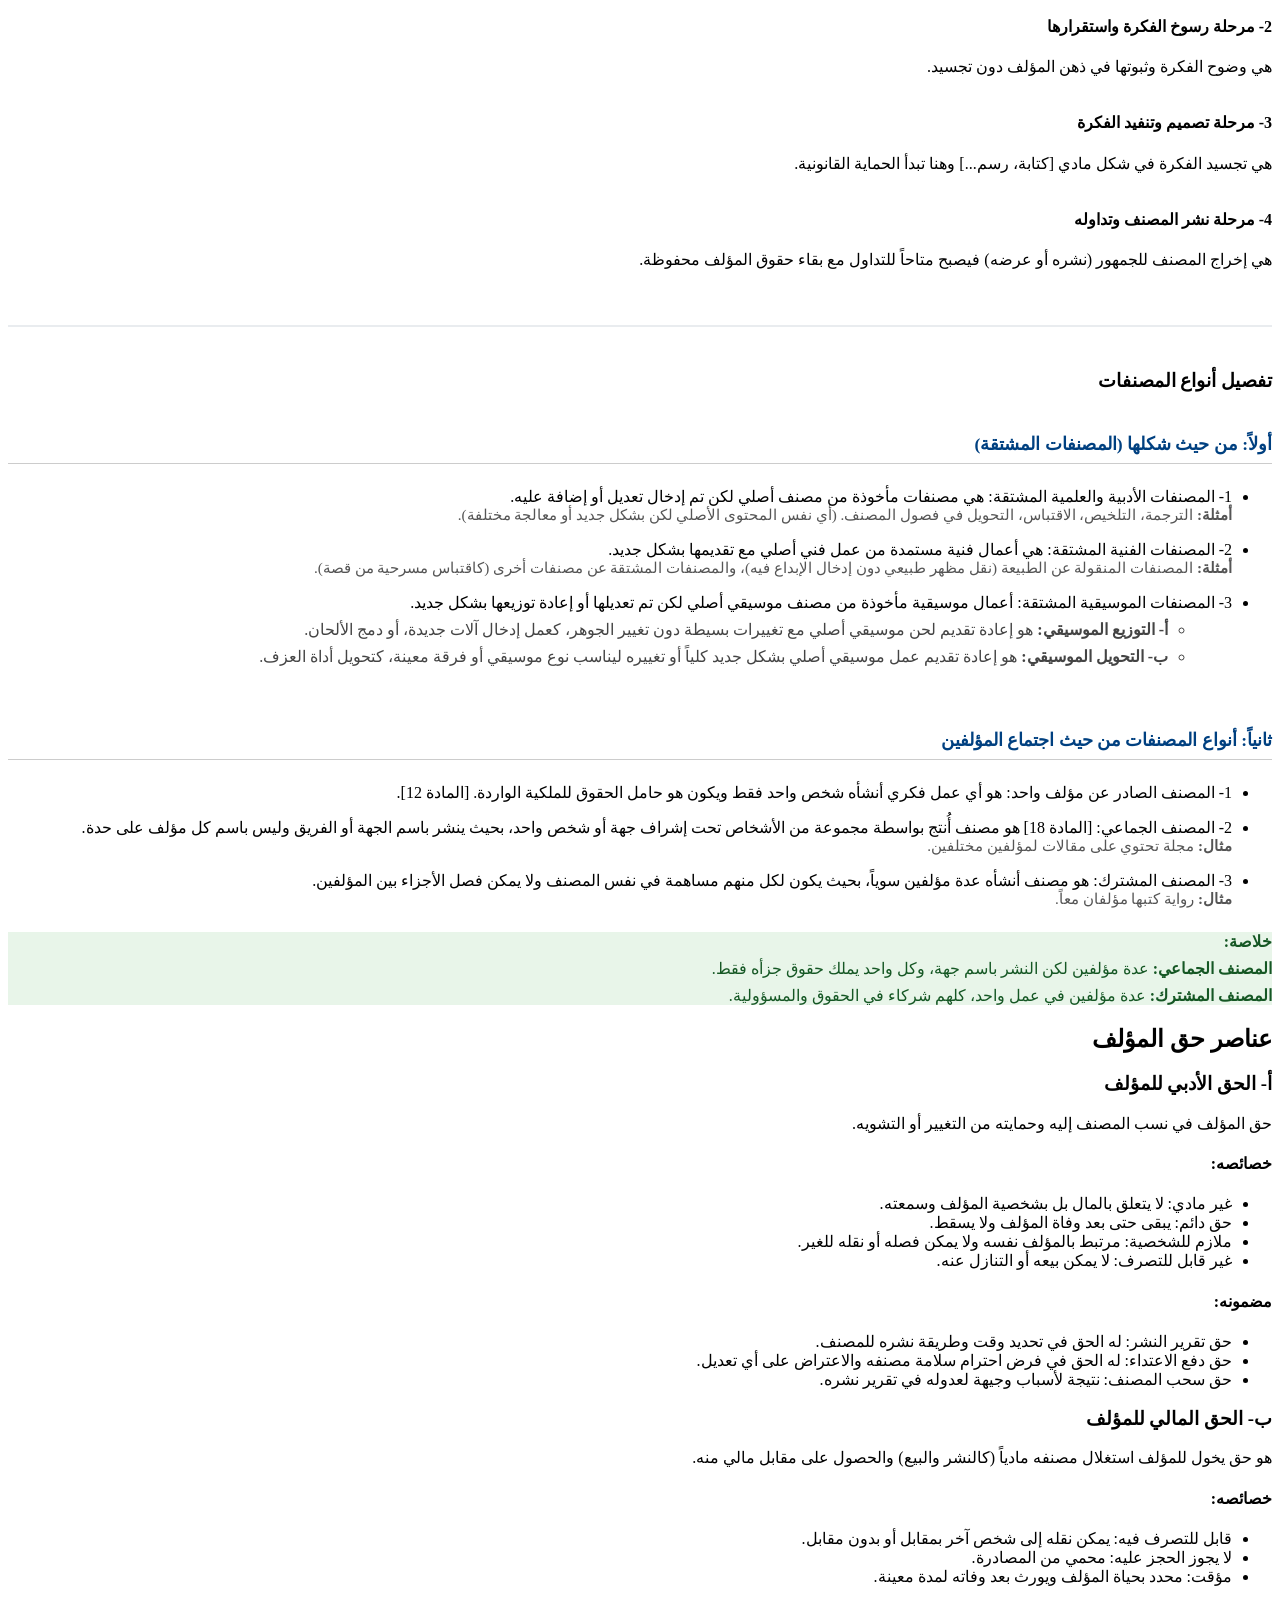
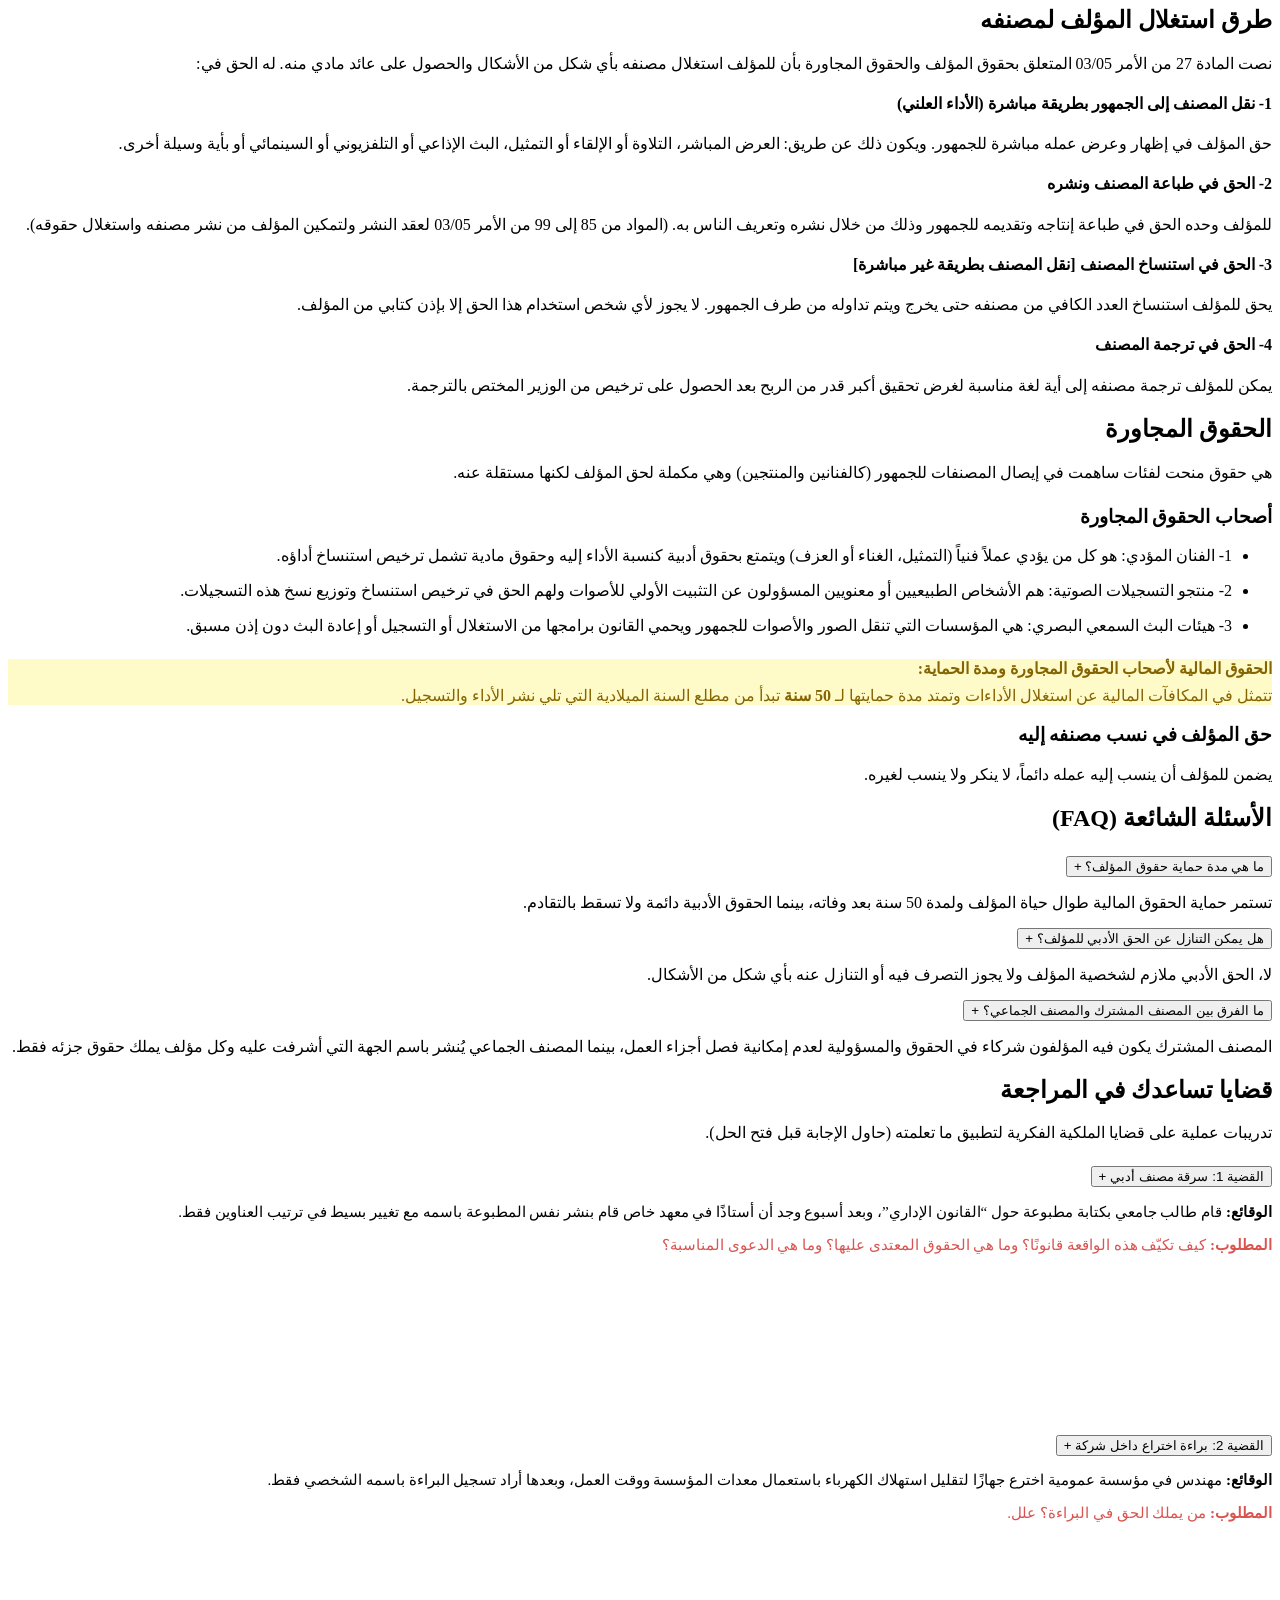
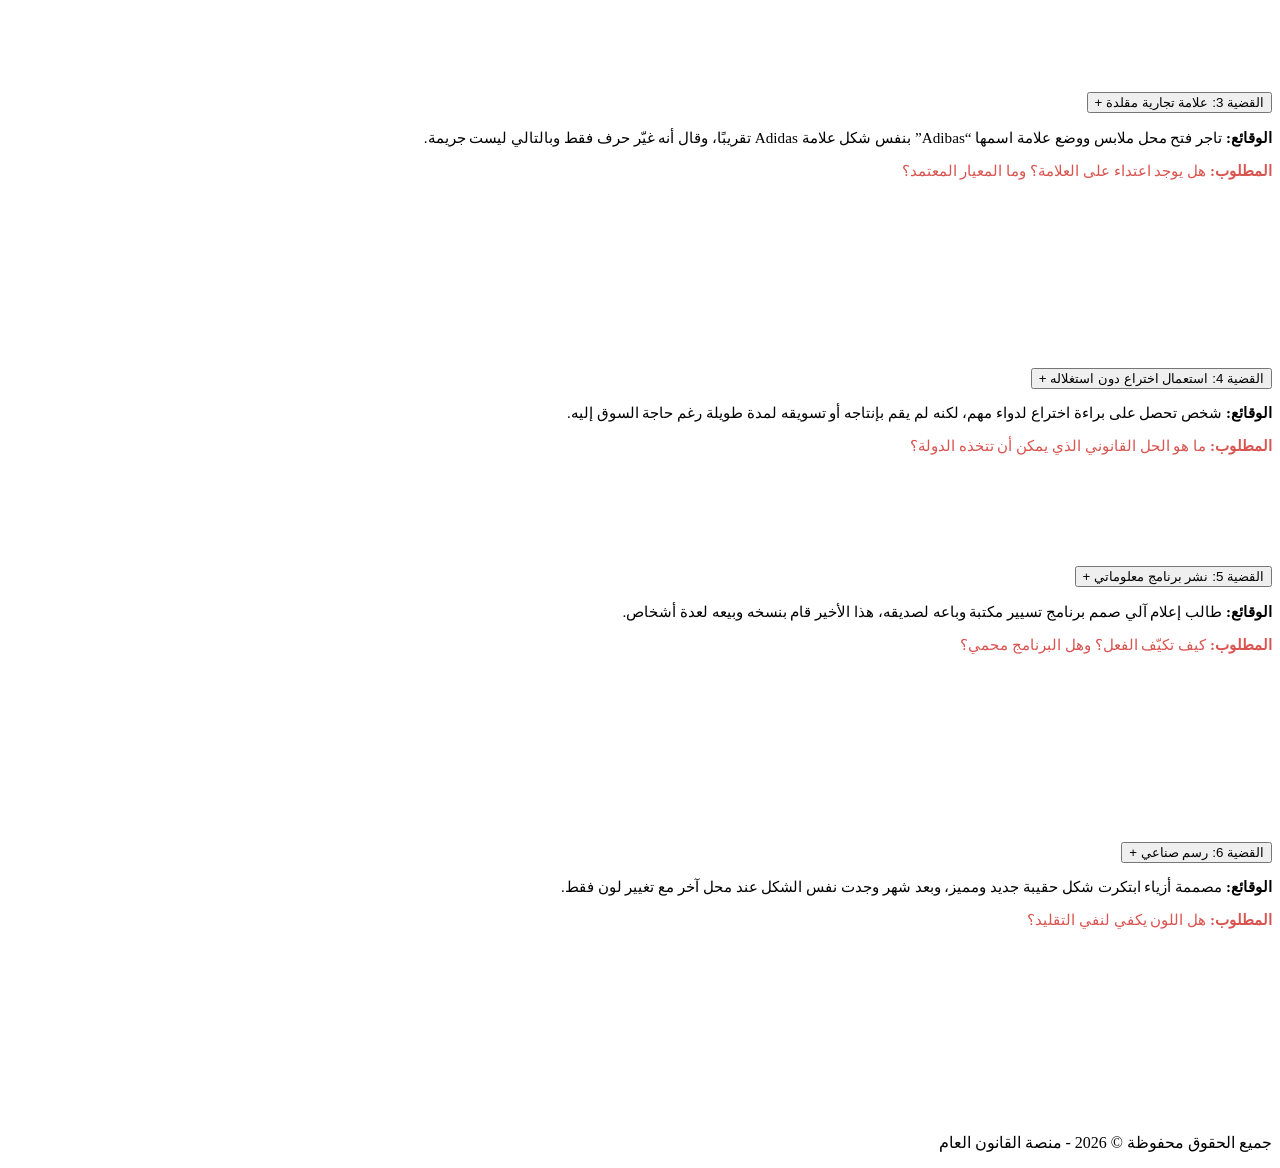
==== commit 63963cc9: "Add files via upload" ====
--- a/copyright-law.html
+++ b/copyright-law.html
@@ -5,6 +5,20 @@
     <meta name="viewport" content="width=device-width, initial-scale=1.0">
     <title>حقوق المؤلف - منصة القانون العام</title>
     <link rel="stylesheet" href="css/style.css">
+    <style>
+        /* تأثير الانبثاق لمربعات الحلول */
+        @keyframes popInSolution {
+            0% { opacity: 0; transform: translateY(20px) scale(0.98); }
+            100% { opacity: 1; transform: translateY(0) scale(1); }
+        }
+        .solution-box {
+            opacity: 0; /* يكون مخفياً في البداية */
+        }
+        .accordion-header.active + .accordion-content .solution-box {
+            animation: popInSolution 0.5s cubic-bezier(0.175, 0.885, 0.32, 1.275) forwards;
+            animation-delay: 0.15s; /* تأخير بسيط حتى تبدأ القائمة بالفتح */
+        }
+    </style>
 </head>
 <body>
     <header>
@@ -41,6 +55,137 @@
             <div class="main-categories">
                 <div class="category-card">حقوق الملكية الصناعية</div>
                 <div class="category-card">حقوق الملكية الأدبية</div>
+            </div>
+
+            <!-- Industrial Property -->
+            <div class="topic-card">
+                <h2 class="topic-title">الملكية الصناعية</h2>
+                <p class="definition"><strong>تعريف الملكية الصناعية:</strong> هي سلطة مباشرة يمنحها القانون للشخص على كافة مبتكرات عقله وإبداعاته سواء في نشاطه الصناعي أو التجاري.</p>
+                <p class="definition" style="margin-top: 0.5rem;"><strong>بمعنى آخر:</strong> الملكية الصناعية هي حماية قانونية لكل ما يتعلق بالإبداع في المجال الصناعي والتجاري ويهدف منع الغير من استغلاله دون إذنه.</p>
+                
+                <h3 class="rights-title" style="margin-top: 1.5rem; margin-bottom: 1rem;">وتتكون من نوعين من الحقوق:</h3>
+                
+                <div class="elements-grid">
+                    <!-- Section A -->
+                    <div class="rights-section">
+                        <h3 class="rights-title">أ - الحقوق الصناعية الواردة على الابتكارات</h3>
+                        <div class="sub-definitions" style="margin-top: 1rem;">
+                            <div class="sub-def-card">
+                                <h4>1- براءة الاختراع</h4>
+                                <p>هي شهادة قانونية تمنح للمخترع حقاً حصرياً ومؤقتاً لاستغلال اختراعه مقابل الكشف عليه بشرط أن يكون جديداً وقابلاً للتطبيق.</p>
+                            </div>
+                        </div>
+
+                        <div class="rights-subsection" style="margin-top: 1.5rem;">
+                            <h4 class="subsection-title">آثار براءة الاختراع:</h4>
+                            <ul class="styled-list">
+                                <li><span>تمنح حقاً حصرياً للمخترع في الاستغلال.</span></li>
+                                <li><span>لا يبدأ هذا الحق إلا بعد منح البراءة.</span></li>
+                                <li><span>قبل الحصول عليها الاختراع يعتبر سراً صناعياً.</span></li>
+                                <li><span>يمكن نقل الحق أو الترخيص به بعد الحصول على البراءة.</span></li>
+                            </ul>
+                        </div>
+
+                        <div class="rights-subsection" style="margin-top: 1.5rem;">
+                            <h4 class="subsection-title">شروط براءة الاختراع:</h4>
+                            <p style="margin-bottom: 0.5rem; color: #555; font-size: 0.95rem;">للحصول على براءة الاختراع يجب توفر شروط موضوعية وشكلية:</p>
+                            
+                            <h5 style="color: #004080; margin-bottom: 0.5rem; font-size: 1rem;">أولاً الشروط الموضوعية:</h5>
+                            <ul class="styled-list">
+                                <li><span>أن يتضمن الاختراع ابتكاراً أو إبداعاً أصيلاً:</span> لا يتمثل بسبب كأن يكون نتيجة لنشاط ذهني جديد [فكرة أو حل تقني جديد].</li>
+                                <li><span>الجدة:</span> أي أن لا يدخل ضمن حالة التقنية السابقة ولم يسبق نشره ولا استغلاله.</li>
+                                <li><span>أن يكون قابلاً للاستغلال الصناعي:</span> أي يكون قابلاً للتطبيق في المجال الصناعي أو الزراعي أو الخدماتي. لا مجرد فكرة نظرية.</li>
+                                <li><span>أن لا يكون الاختراع مخالفاً للآداب أو النظام العام:</span> لا يُحمى إذا كان يضر بالمصلحة العامة أو يخالف الأخلاق.</li>
+                            </ul>
+
+                            <h5 style="color: #004080; margin-top: 1rem; margin-bottom: 0.5rem; font-size: 1rem;">ثانياً الشروط الشكلية:</h5>
+                            <ul class="styled-list">
+                                <li><span>تقديم طلب للجهة المختصة:</span> [المعهد الوطني للملكية الصناعية INAPI].</li>
+                                <li><span>وصف دقيق:</span> يتضمن الطلب وصفاً دقيقاً وواضحاً للاختراع وطريقة تطبيقه مع شرح له.</li>
+                                <li><span>كفاية الوصف:</span> يجب أن يكون الوصف كافياً ليتمكن المتخصص من تنفيذه.</li>
+                            </ul>
+                        </div>
+                    </div>
+
+                    <!-- Section B -->
+                    <div class="rights-section">
+                        <h3 class="rights-title">ب - الرسوم والنماذج الصناعية</h3>
+                        <p class="definition" style="font-size: 0.95rem; margin-top: 1rem;">هي كل إبداع يتعلق بالمظهر الخارجي للمنتجات دون وظيفتها. حيث يقصد بها إضافة طابع جمالي أو شكلي مميز على المنتج يجعله مختلفاً عن غيره.</p>
+                        
+                        <div class="sub-definitions" style="margin-top: 1rem;">
+                            <div class="sub-def-card">
+                                <h4>الرسم الصناعي</h4>
+                                <p>هو كل تركيب من خطوط أو ألوان أو زخارف يطبق على المنتج فيكسبه مظهراً جمالياً خاصاً.</p>
+                            </div>
+                            <div class="sub-def-card">
+                                <h4>النموذج الصناعي</h4>
+                                <p>هو كل شكل أو هيئة خارجية ثلاثية الأبعاد للمنتج كالمجسم أو التلوين تمنحه طابعاً جمالياً.<br><span style="color: #555; font-size: 0.95rem; display: block; margin-top: 0.5rem;"><strong>بمعنى آخر:</strong> هي كل أشكال تشكيلية تهدف إلى تحسين جمالية المنتج وتمييزه في السوق وتتمتع بحماية قانونية بشرط تسجيلها وتوفر عنصر الجدة.</span></p>
+                            </div>
+                        </div>
+
+                        <div class="definition" style="margin-top: 1.5rem; border-right-color: #28a745; background-color: #e8f5e9;">
+                            <h4 style="margin-top: 0; margin-bottom: 0.5rem; color: #155724;">خلاصة:</h4>
+                            <ul style="margin: 0; padding-right: 1.5rem; color: #155724; font-size: 0.95rem;">
+                                <li><strong>الاختراع:</strong> يحمى إذا كان جديداً، مبتكراً، قابلاً للتطبيق ومشروعاً. (الحماية تكون براءة بعد إجراءات قانونية).</li>
+                                <li style="margin-top: 0.25rem;"><strong>الرسوم والنماذج:</strong> تحمي الشكل الخارجي للمنتجات في السوق.</li>
+                            </ul>
+                            <p style="margin-top: 0.5rem; margin-bottom: 0; color: #721c24; font-size: 0.85rem;"><em>(ملاحظة: شروط تسجيل الرسوم والنماذج الصناعية تتضمن شروطاً موضوعية وشكلية أهمها الجدة).</em></p>
+                        </div>
+
+                        <div class="definition" style="margin-top: 2rem; border-right-color: #17a2b8; background-color: #e0f7fa;">
+                            <h4 style="margin-top: 0; margin-bottom: 0.5rem; color: #00768c;">ملاحظات هامشية:</h4>
+                            <p style="margin: 0; padding-bottom: 0.5rem; color: #00768c;"><strong>أعلى اليمين:</strong> هل المصنف يمكن أن تقع على عمل الفكر .. هي تلك المصنفات .. إنتاجات أدبية أو فنية.</p>
+                            <p style="margin: 0; color: #00768c;"><strong>أسفل الورقة:</strong> براءة الاختراع .. جديدة وقابلة للتطبيق الصناعي.</p>
+                        </div>
+                    </div>
+
+                    <!-- Section C (Commercial Signs) -->
+                    <div class="rights-section" style="grid-column: 1 / -1; margin-top: 1rem; border-top: 2px solid #e9ecef; padding-top: 1.5rem;">
+                        <h3 class="rights-title">ج - الحقوق الواردة على الإشارات أو الرموز أو الشعارات التجارية</h3>
+                        <p class="definition">هي حقوق تمنح لصاحب الشعار أو الرمز التجاري حماية قانونية لاستعماله ومنع تقليده أو استغلاله بدون إذن.<br>صنفها القانون إلى ثلاثة أنواع هي:</p>
+
+                        <div class="rights-subsection" style="margin-top: 1.5rem;">
+                            <h4 class="subsection-title" style="color: #004080; font-size: 1.1rem;">1- العلامات التجارية والصناعية</h4>
+                            <p style="margin-bottom: 1rem; font-size: 0.95rem;">هي كل إشارة يتخذها الصانع أو التاجر شعاراً لمنتجاته أو بضاعته التي يقوم ببيعها وصنعها لتمييزها عن عامة غيرها من المنتجات والخدمات المماثلة.</p>
+                            
+                            <div class="sub-definitions">
+                                <div class="sub-def-card">
+                                    <h4>المقصود بالعلامات التجارية</h4>
+                                    <p>هي إشارة يستخدمها التاجر شعاراً لبضائعه ومنع الخلط بينها في السوق كأدوات الأسماء، الكلمات، الحروف، أرقام أشكال [...]</p>
+                                </div>
+                                <div class="sub-def-card">
+                                    <h4>المقصود بالعلامات الصناعية</h4>
+                                    <p>هي نوع من العلامات المميزة يضعها الصانع على المنتجات الصناعية بهدف تمييزها عن منتجات المنافسين وتبيان مصدرها وجودتها.</p>
+                                </div>
+                            </div>
+
+                            <div class="definition" style="margin-top: 1.5rem; border-right-color: #ffc107; background-color: #fffbc8;">
+                                <h4 style="margin-top: 0; margin-bottom: 0.5rem; color: #856404;">💡 مثال واقعي:</h4>
+                                <ul style="margin: 0; padding-right: 1.5rem; color: #856404; font-size: 0.95rem;">
+                                    <li><strong>العلامة التجارية:</strong> الشعار المعروف SWOOSH لـ Nike على الأحذية والملابس الرياضية.</li>
+                                    <li style="margin-top: 0.5rem;"><strong>العلامة الصناعية (النموذج الصناعي):</strong> يتمثل في تصميم الحذاء نفسه - نمط الخياطة - هذا التصميم يعطي هوية جمالية وابتكارية تفرقه عن أي حذاء منتج في السوق.</li>
+                                </ul>
+                            </div>
+                        </div>
+
+                        <div class="rights-subsection" style="margin-top: 2rem;">
+                            <h4 class="subsection-title" style="color: #004080; font-size: 1.1rem;">2- البيانات والاسم والعنوان التجاريين</h4>
+                            
+                            <div style="margin-top: 1rem;">
+                                <h5 style="color: #444; margin-bottom: 0.5rem; font-size: 1rem;">أ- الفرع الأول: البيانات التجارية</h5>
+                                <p style="margin-bottom: 0.5rem; font-size: 0.95rem;">البيانات التجارية هي تلك الإيضاحات التي يضعها التاجر على سلعته أو منتجاته للدلالة على جميع جوانبها سواء:</p>
+                                <ul class="styled-list">
+                                    <li><span>1-</span> عددها أو مقدارها أو مقياسها أو كيلها أو طاقتها أو وزنها.</li>
+                                    <li><span>2-</span> على الجهة أو البلد المنتج.</li>
+                                    <li><span>3-</span> على طريقة صنعها أو إنتاجها.</li>
+                                    <li><span>4-</span> على العناصر الداخلة في تركيبها.</li>
+                                    <li><span>5-</span> على اسم أو صفة المنتج أو المصنع.</li>
+                                    <li><span>6-</span> وجود براءات الاختراع أو غيرها من حقوق الملكية الصناعية.</li>
+                                </ul>
+                            </div>
+                        </div>
+                    </div>
+                </div>
             </div>
 
             <!-- Copyright Definition -->
@@ -281,6 +426,151 @@
                     </div>
                 </div>
             </div>
+
+            <!-- Practical Cases Section -->
+            <div class="topic-card">
+                <h2 class="topic-title">قضايا تساعدك في المراجعة</h2>
+                <p class="definition">تدريبات عملية على قضايا الملكية الفكرية لتطبيق ما تعلمته (حاول الإجابة قبل فتح الحل).</p>
+                
+                <div class="ip-accordion" style="margin: 1.5rem 0 0 0; max-width: 100%;">
+                    <!-- القضية 1 -->
+                    <div class="accordion-item">
+                        <button class="accordion-header">
+                            القضية 1: سرقة مصنف أدبي
+                            <span class="accordion-icon">+</span>
+                        </button>
+                        <div class="accordion-content">
+                            <p style="margin-bottom: 0.5rem; font-size: 0.95rem;"><strong>الوقائع:</strong> قام طالب جامعي بكتابة مطبوعة حول “القانون الإداري”، وبعد أسبوع وجد أن أستاذًا في معهد خاص قام بنشر نفس المطبوعة باسمه مع تغيير بسيط في ترتيب العناوين فقط.</p>
+                            <p style="margin-bottom: 1rem; color: #d9534f; font-size: 0.95rem;"><strong>المطلوب:</strong> كيف تكيّف هذه الواقعة قانونًا؟ وما هي الحقوق المعتدى عليها؟ وما هي الدعوى المناسبة؟</p>
+                            
+                            <div class="solution-box" style="background-color: #e8f5e9; padding: 1rem; border-right: 4px solid #28a745; border-radius: 4px; margin-top: 1rem;">
+                                <h4 style="color: #155724; margin-top: 0; margin-bottom: 0.5rem;">✅ الحل</h4>
+                                <ul style="margin: 0; padding-right: 1.5rem; color: #155724; font-size: 0.95rem;">
+                                    <li><strong>تكييف الواقعة:</strong> تعتبر اعتداء على حق المؤلف (قرصنة/نسب المصنف لغير صاحبه).</li>
+                                    <li><strong>الحق المعتدى عليه:</strong>
+                                        <ul style="margin-top: 0.5rem; margin-bottom: 0.5rem;">
+                                            <li>الحق المعنوي: نسبة المصنف لصاحبه.</li>
+                                            <li>الحق المالي: استغلال المصنف دون إذن.</li>
+                                        </ul>
+                                    </li>
+                                    <li><strong>الدعوى المناسبة:</strong> يرفع الطالب دعوى مدنية لوقف النشر والتعويض، ويمكن متابعة جزائية إذا ثبت التقليد العمدي.</li>
+                                </ul>
+                            </div>
+                        </div>
+                    </div>
+
+                    <!-- القضية 2 -->
+                    <div class="accordion-item">
+                        <button class="accordion-header">
+                            القضية 2: براءة اختراع داخل شركة
+                            <span class="accordion-icon">+</span>
+                        </button>
+                        <div class="accordion-content">
+                            <p style="margin-bottom: 0.5rem; font-size: 0.95rem;"><strong>الوقائع:</strong> مهندس في مؤسسة عمومية اخترع جهازًا لتقليل استهلاك الكهرباء باستعمال معدات المؤسسة ووقت العمل، وبعدها أراد تسجيل البراءة باسمه الشخصي فقط.</p>
+                            <p style="margin-bottom: 1rem; color: #d9534f; font-size: 0.95rem;"><strong>المطلوب:</strong> من يملك الحق في البراءة؟ علل.</p>
+                            
+                            <div class="solution-box" style="background-color: #e8f5e9; padding: 1rem; border-right: 4px solid #28a745; border-radius: 4px; margin-top: 1rem;">
+                                <h4 style="color: #155724; margin-top: 0; margin-bottom: 0.5rem;">✅ الحل</h4>
+                                <p style="margin-bottom: 0.5rem; color: #155724; font-size: 0.95rem;">هنا يجب التفرقة:</p>
+                                <ul style="margin: 0; padding-right: 1.5rem; color: #155724; font-size: 0.95rem;">
+                                    <li>إذا كان الاختراع داخل إطار الوظيفة وبوسائل المؤسسة ← للمؤسسة حق في البراءة أو على الأقل المشاركة في الاستغلال.</li>
+                                    <li>إذا كان خارج الوظيفة وبدون الوسائل ← تبقى للمخترع.</li>
+                                </ul>
+                                <p style="margin-top: 0.5rem; margin-bottom: 0; color: #155724; font-size: 0.95rem;"><strong>الخلاصة:</strong> بما أن الوقائع تقول أنه استعمل وسائل المؤسسة ووقت العمل، فالأصل أن للمؤسسة أولوية قانونية في الاستغلال مع احتفاظ المخترع بحقه الأدبي في ذكر اسمه.</p>
+                            </div>
+                        </div>
+                    </div>
+
+                    <!-- القضية 3 -->
+                    <div class="accordion-item">
+                        <button class="accordion-header">
+                            القضية 3: علامة تجارية مقلدة
+                            <span class="accordion-icon">+</span>
+                        </button>
+                        <div class="accordion-content">
+                            <p style="margin-bottom: 0.5rem; font-size: 0.95rem;"><strong>الوقائع:</strong> تاجر فتح محل ملابس ووضع علامة اسمها “Adibas” بنفس شكل علامة Adidas تقريبًا، وقال أنه غيّر حرف فقط وبالتالي ليست جريمة.</p>
+                            <p style="margin-bottom: 1rem; color: #d9534f; font-size: 0.95rem;"><strong>المطلوب:</strong> هل يوجد اعتداء على العلامة؟ وما المعيار المعتمد؟</p>
+                            
+                            <div class="solution-box" style="background-color: #e8f5e9; padding: 1rem; border-right: 4px solid #28a745; border-radius: 4px; margin-top: 1rem;">
+                                <h4 style="color: #155724; margin-top: 0; margin-bottom: 0.5rem;">✅ الحل</h4>
+                                <p style="margin-bottom: 0.5rem; color: #155724; font-size: 0.95rem;">نعم، يوجد تقليد علامة تجارية. المعيار ليس التطابق الحرفي، بل:</p>
+                                <ul style="margin: 0; padding-right: 1.5rem; color: #155724; font-size: 0.95rem;">
+                                    <li>مدى إحداث اللبس والخلط عند المستهلك.</li>
+                                    <li>التشابه في النطق.</li>
+                                    <li>التشابه في الشكل العام.</li>
+                                </ul>
+                                <p style="margin-top: 0.5rem; margin-bottom: 0; color: #155724; font-size: 0.95rem;">تغيير حرف واحد فقط لا ينفي التقليد إذا كان المستهلك العادي يخلط بين العلامتين.</p>
+                            </div>
+                        </div>
+                    </div>
+
+                    <!-- القضية 4 -->
+                    <div class="accordion-item">
+                        <button class="accordion-header">
+                            القضية 4: استعمال اختراع دون استغلاله
+                            <span class="accordion-icon">+</span>
+                        </button>
+                        <div class="accordion-content">
+                            <p style="margin-bottom: 0.5rem; font-size: 0.95rem;"><strong>الوقائع:</strong> شخص تحصل على براءة اختراع لدواء مهم، لكنه لم يقم بإنتاجه أو تسويقه لمدة طويلة رغم حاجة السوق إليه.</p>
+                            <p style="margin-bottom: 1rem; color: #d9534f; font-size: 0.95rem;"><strong>المطلوب:</strong> ما هو الحل القانوني الذي يمكن أن تتخذه الدولة؟</p>
+                            
+                            <div class="solution-box" style="background-color: #e8f5e9; padding: 1rem; border-right: 4px solid #28a745; border-radius: 4px; margin-top: 1rem;">
+                                <h4 style="color: #155724; margin-top: 0; margin-bottom: 0.5rem;">✅ الحل</h4>
+                                <ul style="margin: 0; padding-right: 1.5rem; color: #155724; font-size: 0.95rem;">
+                                    <li>يمكن للسلطة المختصة منح ترخيص إجباري لاستغلال البراءة للغير حفاظًا على المصلحة العامة، خاصة إذا تعلق الأمر بالصحة أو الاقتصاد الوطني.</li>
+                                    <li>صاحب البراءة يبقى له حق التعويض المالي.</li>
+                                </ul>
+                            </div>
+                        </div>
+                    </div>
+
+                    <!-- القضية 5 -->
+                    <div class="accordion-item">
+                        <button class="accordion-header">
+                            القضية 5: نشر برنامج معلوماتي
+                            <span class="accordion-icon">+</span>
+                        </button>
+                        <div class="accordion-content">
+                            <p style="margin-bottom: 0.5rem; font-size: 0.95rem;"><strong>الوقائع:</strong> طالب إعلام آلي صمم برنامج تسيير مكتبة وباعه لصديقه، هذا الأخير قام بنسخه وبيعه لعدة أشخاص.</p>
+                            <p style="margin-bottom: 1rem; color: #d9534f; font-size: 0.95rem;"><strong>المطلوب:</strong> كيف تكيّف الفعل؟ وهل البرنامج محمي؟</p>
+                            
+                            <div class="solution-box" style="background-color: #e8f5e9; padding: 1rem; border-right: 4px solid #28a745; border-radius: 4px; margin-top: 1rem;">
+                                <h4 style="color: #155724; margin-top: 0; margin-bottom: 0.5rem;">✅ الحل</h4>
+                                <p style="margin-bottom: 0.5rem; color: #155724; font-size: 0.95rem;">البرنامج المعلوماتي يعتبر مصنفًا محميًا بحق المؤلف. وما قام به الصديق هو:</p>
+                                <ul style="margin: 0; padding-right: 1.5rem; color: #155724; font-size: 0.95rem;">
+                                    <li>نسخ بدون إذن.</li>
+                                    <li>توزيع غير مشروع.</li>
+                                    <li>استغلال مالي غير مرخص.</li>
+                                </ul>
+                                <p style="margin-top: 0.5rem; margin-bottom: 0; color: #155724; font-size: 0.95rem;"><strong>الخلاصة:</strong> إذن هي جريمة اعتداء على حقوق المؤلف على البرامج.</p>
+                            </div>
+                        </div>
+                    </div>
+
+                    <!-- القضية 6 -->
+                    <div class="accordion-item">
+                        <button class="accordion-header">
+                            القضية 6: رسم صناعي
+                            <span class="accordion-icon">+</span>
+                        </button>
+                        <div class="accordion-content">
+                            <p style="margin-bottom: 0.5rem; font-size: 0.95rem;"><strong>الوقائع:</strong> مصممة أزياء ابتكرت شكل حقيبة جديد ومميز، وبعد شهر وجدت نفس الشكل عند محل آخر مع تغيير لون فقط.</p>
+                            <p style="margin-bottom: 1rem; color: #d9534f; font-size: 0.95rem;"><strong>المطلوب:</strong> هل اللون يكفي لنفي التقليد؟</p>
+                            
+                            <div class="solution-box" style="background-color: #e8f5e9; padding: 1rem; border-right: 4px solid #28a745; border-radius: 4px; margin-top: 1rem;">
+                                <h4 style="color: #155724; margin-top: 0; margin-bottom: 0.5rem;">✅ الحل</h4>
+                                <p style="margin-bottom: 0.5rem; color: #155724; font-size: 0.95rem;">لا، تغيير اللون فقط لا يكفي. العبرة تكون بـ:</p>
+                                <ul style="margin: 0; padding-right: 1.5rem; color: #155724; font-size: 0.95rem;">
+                                    <li>الشكل العام.</li>
+                                    <li>الطابع المميز.</li>
+                                    <li>الانطباع البصري الكلي.</li>
+                                </ul>
+                                <p style="margin-top: 0.5rem; margin-bottom: 0; color: #155724; font-size: 0.95rem;">إذا بقي الشكل نفسه، فهذا تقليد للرسم أو النموذج الصناعي.</p>
+                            </div>
+                        </div>
+                    </div>
+                </div>
+            </div>
         </div>
     </main>
 
@@ -291,4 +581,4 @@
     <script src="js/scroll-animation.js"></script>
     <script src="js/nav.js"></script>
 </body>
-</html>
+</html>
